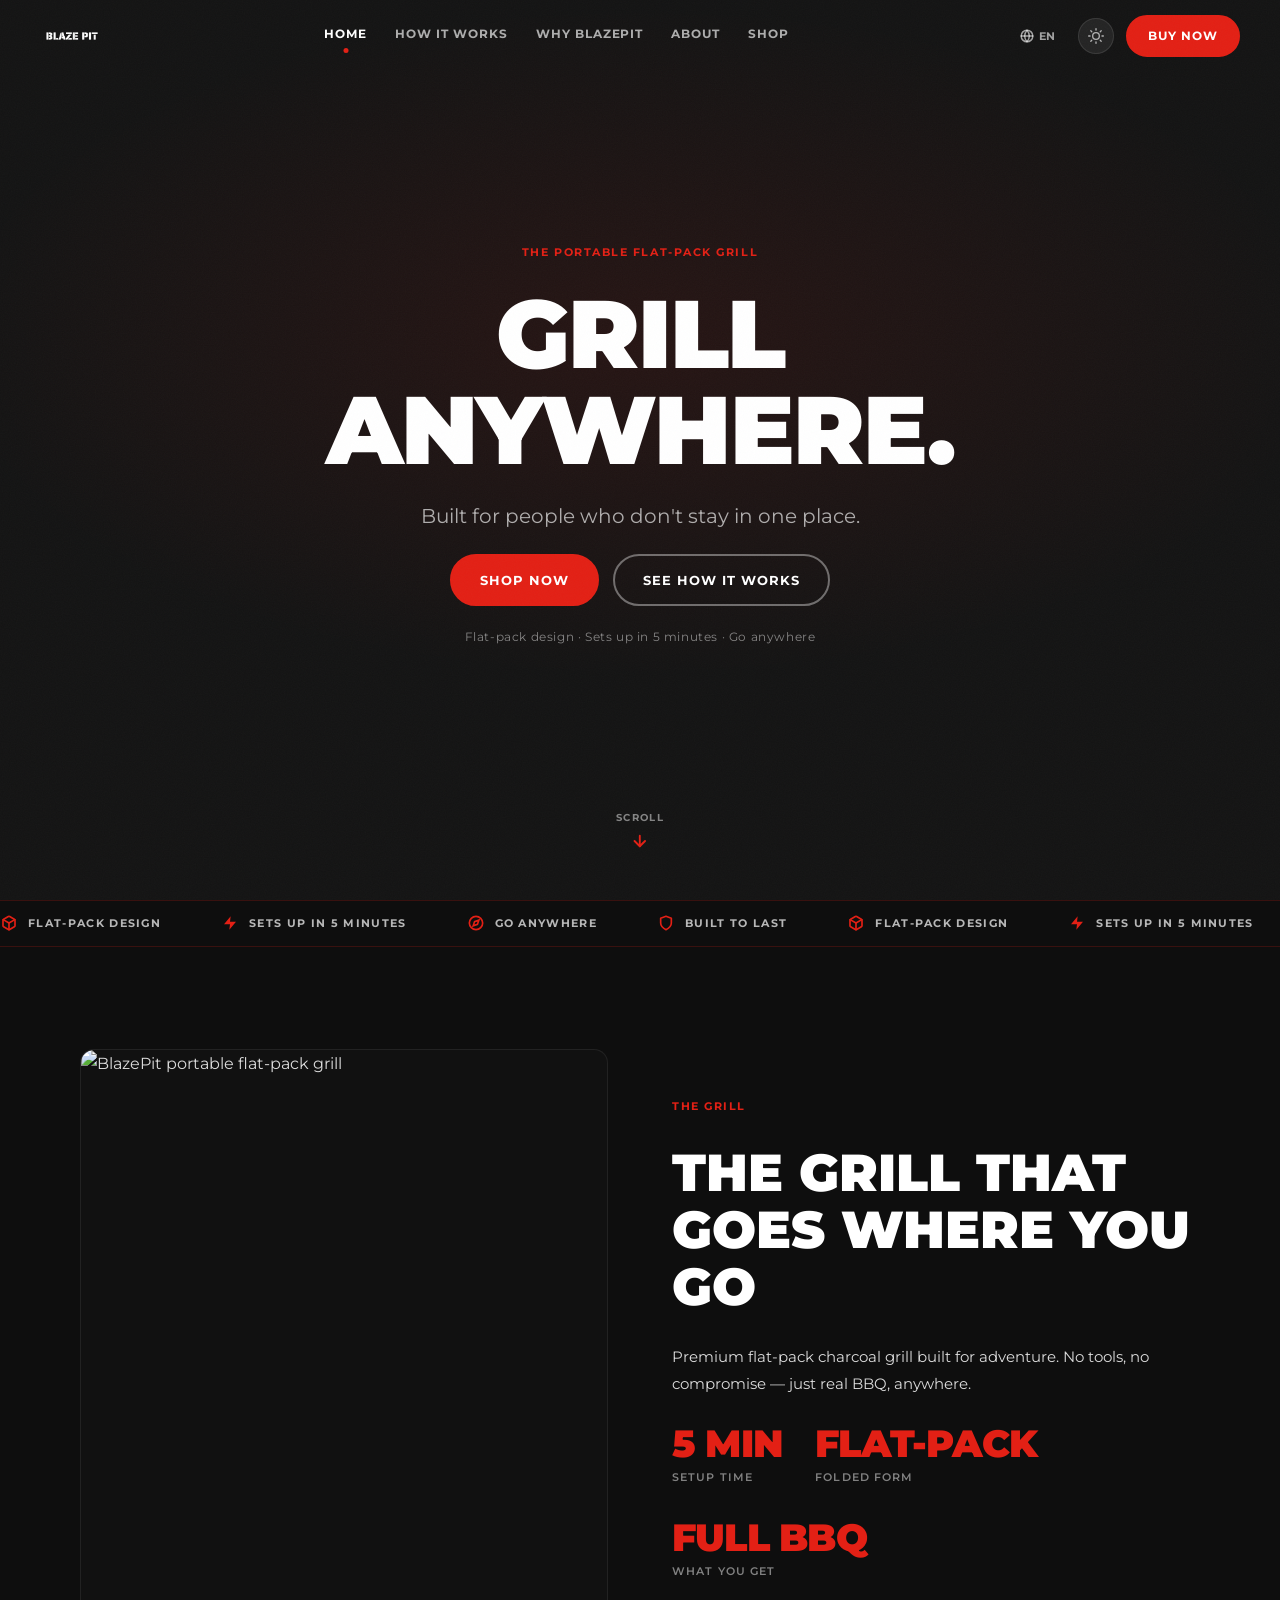
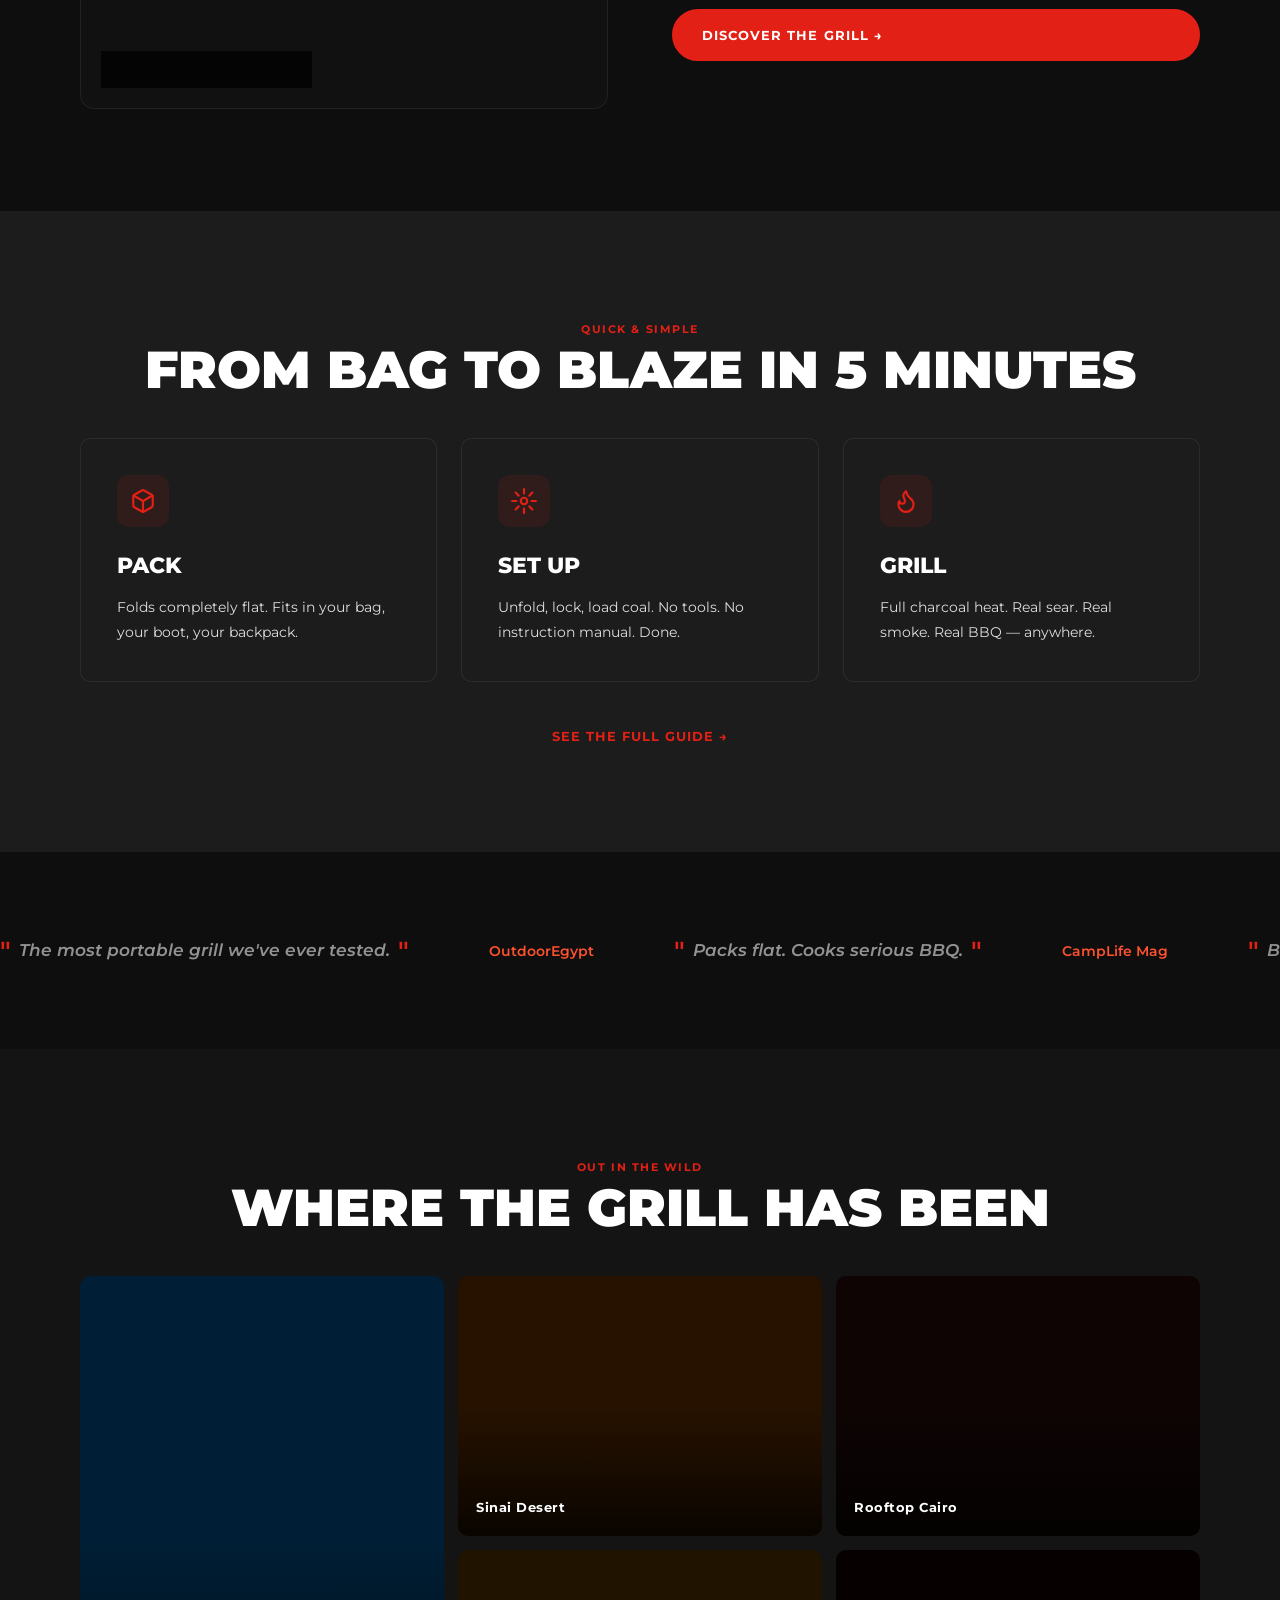
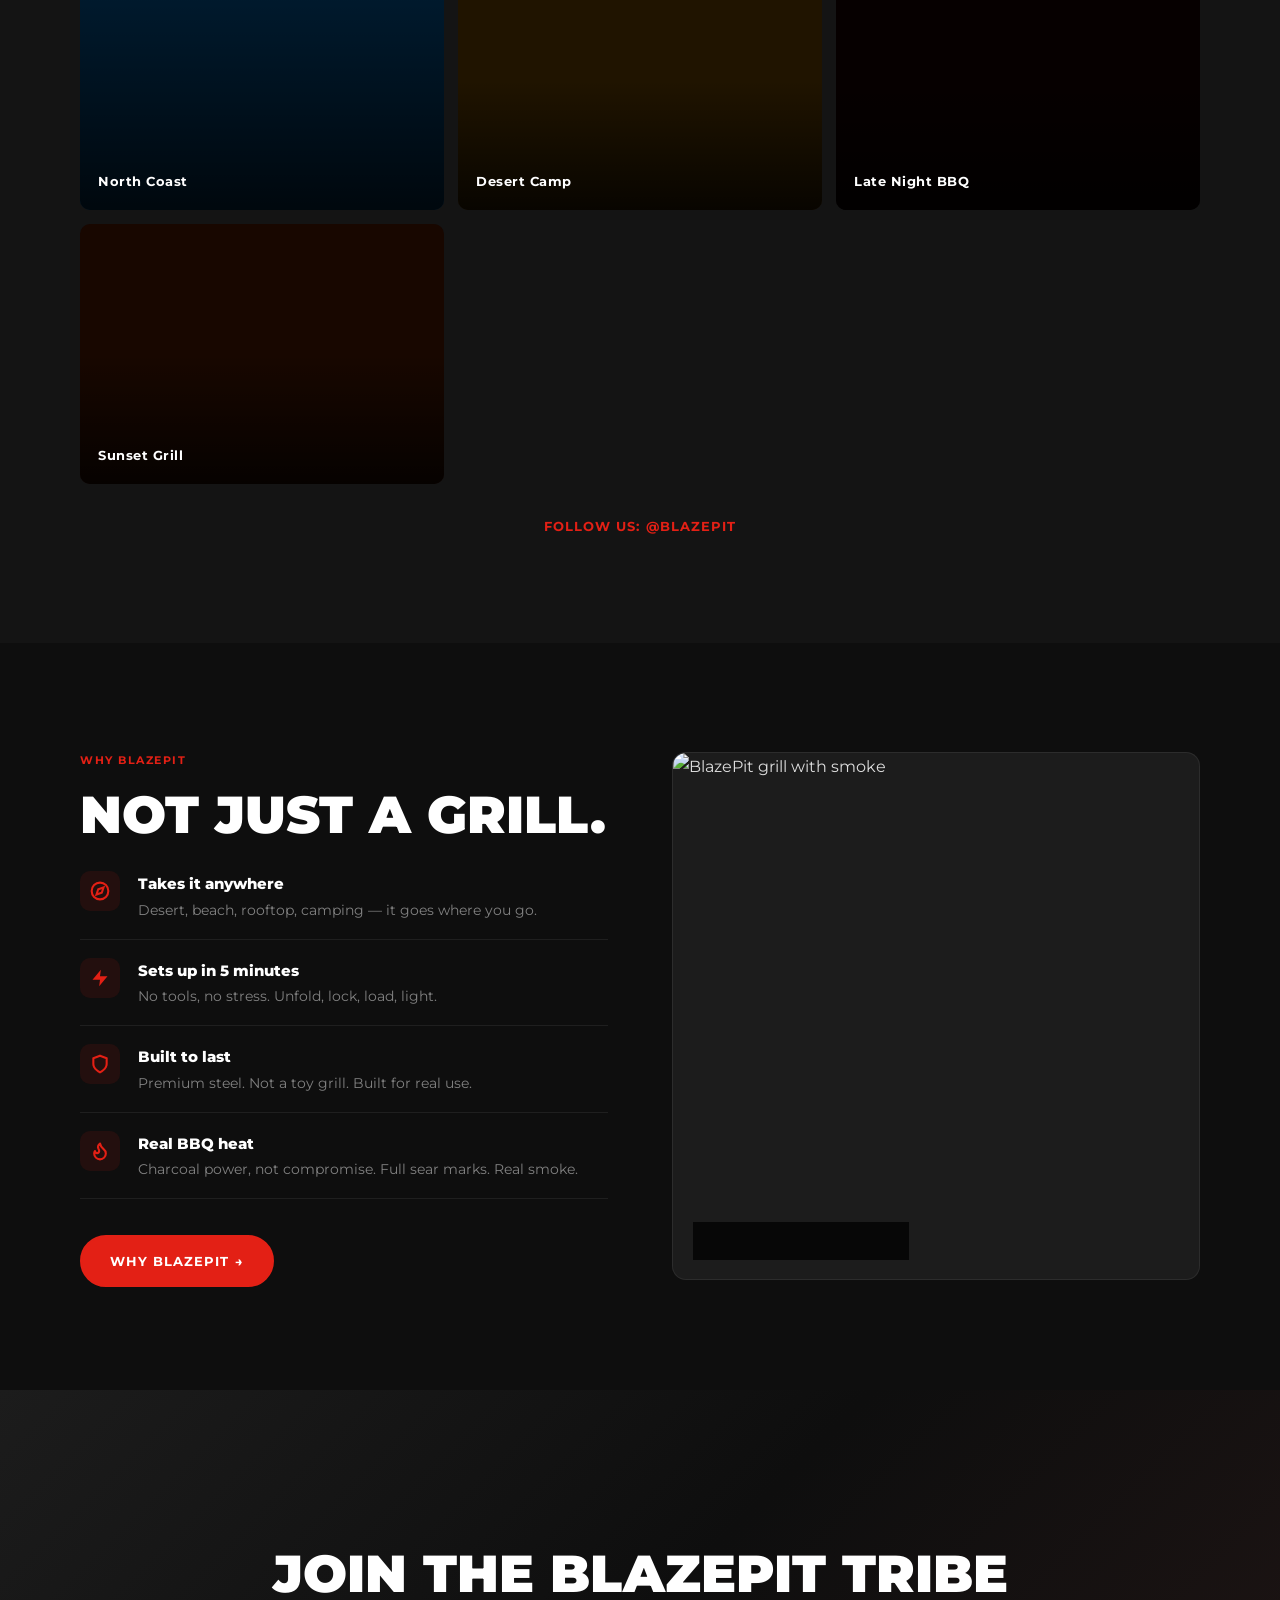
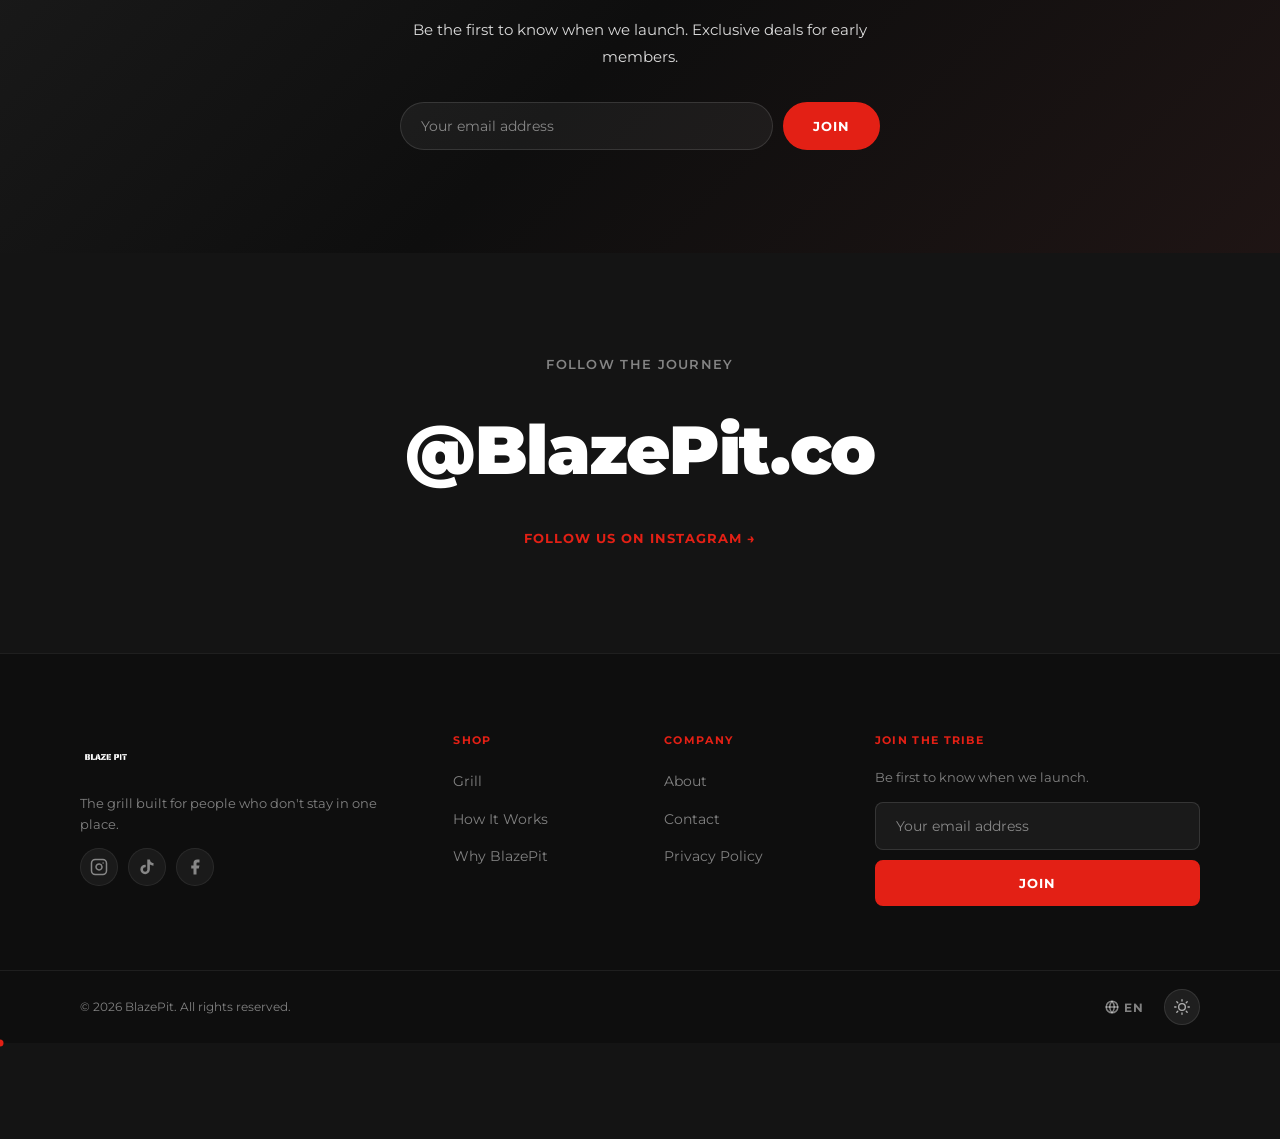
==== index.html @ 93a6c952 "Initial commit: BlazePit static site" ====
﻿<!DOCTYPE html>
<html lang="en" dir="ltr">
<head>
  <meta charset="UTF-8">
  <meta name="viewport" content="width=device-width, initial-scale=1.0">
  <title>BlazePit — Grill Anywhere.</title>
  <meta name="description" content="BlazePit — The portable flat-pack grill built for people who don't stay in one place.">
  <link rel="preconnect" href="https://fonts.googleapis.com">
  <link rel="preconnect" href="https://fonts.gstatic.com" crossorigin>
  <link href="https://fonts.googleapis.com/css2?family=Montserrat:wght@400;600;800;900&family=Stardos+Stencil:wght@400;700&display=swap" rel="stylesheet">
  <link rel="stylesheet" href="css/main.css">
  <link rel="stylesheet" href="css/nav.css">
  <link rel="stylesheet" href="css/animations.css">
  <link rel="stylesheet" href="css/dark-light.css">
</head>
<body>

  <!-- NAV -->
  <nav class="nav" id="main-nav">
    <div class="nav__inner">
      <a href="index.html" class="site-logo"><img src="assets/logo-dark.png" alt="BlazePit" class="nav-logo nav-logo--dark"><img src="assets/logo-light.png" alt="BlazePit" class="nav-logo nav-logo--light"></a>
      <nav class="nav__links">
        <a href="index.html"        class="nav__link active" data-i18n="nav_home">Home</a>
        <a href="how-it-works.html" class="nav__link" data-i18n="nav_how">How It Works</a>
        <a href="why-blazepit.html" class="nav__link" data-i18n="nav_why">Why BlazePit</a>
        <a href="about.html"        class="nav__link" data-i18n="nav_about">About</a>
        <a href="shop.html"         class="nav__link" data-i18n="nav_shop">Shop</a>
      </nav>
      <div class="nav__right">
        <div class="lang-switcher">
          <button class="lang-btn" aria-label="Language">
            <span class="globe-icon"><svg width="14" height="14" viewBox="0 0 24 24" fill="none" stroke="currentColor" stroke-width="2.5" stroke-linecap="round" stroke-linejoin="round"><circle cx="12" cy="12" r="10"/><line x1="2" y1="12" x2="22" y2="12"/><path d="M12 2a15.3 15.3 0 0 1 4 10 15.3 15.3 0 0 1-4 10 15.3 15.3 0 0 1-4-10 15.3 15.3 0 0 1 4-10z"/></svg></span>
            <span class="lang-current">EN</span>
          </button>
          <div class="lang-dropdown">
            <button class="lang-option" data-lang="en">English</button>
            <button class="lang-option" data-lang="ar">العربية</button>
            <button class="lang-option" data-lang="es">Español</button>
          </div>
        </div>
        <button class="theme-btn" aria-label="Toggle theme">
          <svg width="16" height="16" viewBox="0 0 24 24" fill="none" stroke="currentColor" stroke-width="2" stroke-linecap="round"><circle cx="12" cy="12" r="5"/><line x1="12" y1="1" x2="12" y2="3"/><line x1="12" y1="21" x2="12" y2="23"/><line x1="4.22" y1="4.22" x2="5.64" y2="5.64"/><line x1="18.36" y1="18.36" x2="19.78" y2="19.78"/><line x1="1" y1="12" x2="3" y2="12"/><line x1="21" y1="12" x2="23" y2="12"/><line x1="4.22" y1="19.78" x2="5.64" y2="18.36"/><line x1="18.36" y1="5.64" x2="19.78" y2="4.22"/></svg>
        </button>
        <a href="shop.html" class="btn btn-primary nav__cta" data-i18n="buy_now">Buy Now</a>
      </div>
      <button class="nav__hamburger" aria-label="Open menu">
        <span></span><span></span><span></span>
      </button>
    </div>
  </nav>
  <div class="nav__mobile-overlay">
    <a href="index.html"        class="nav__mobile-link" data-i18n="nav_home">Home</a>
    <a href="how-it-works.html" class="nav__mobile-link" data-i18n="nav_how">How It Works</a>
    <a href="why-blazepit.html" class="nav__mobile-link" data-i18n="nav_why">Why BlazePit</a>
    <a href="about.html"        class="nav__mobile-link" data-i18n="nav_about">About</a>
    <a href="shop.html"         class="nav__mobile-link" data-i18n="nav_shop">Shop</a>
    <a href="contact.html"      class="nav__mobile-link" data-i18n="nav_contact">Contact</a>
    <div class="nav__mobile-controls">
      <div class="lang-switcher">
        <button class="lang-btn">
          <span class="globe-icon"><svg width="14" height="14" viewBox="0 0 24 24" fill="none" stroke="currentColor" stroke-width="2.5" stroke-linecap="round" stroke-linejoin="round"><circle cx="12" cy="12" r="10"/><line x1="2" y1="12" x2="22" y2="12"/><path d="M12 2a15.3 15.3 0 0 1 4 10 15.3 15.3 0 0 1-4 10 15.3 15.3 0 0 1-4-10 15.3 15.3 0 0 1 4-10z"/></svg></span>
          <span class="lang-current">EN</span>
        </button>
        <div class="lang-dropdown">
          <button class="lang-option" data-lang="en">English</button>
          <button class="lang-option" data-lang="ar">العربية</button>
          <button class="lang-option" data-lang="es">Español</button>
        </div>
      </div>
      <button class="theme-btn">
        <svg width="16" height="16" viewBox="0 0 24 24" fill="none" stroke="currentColor" stroke-width="2" stroke-linecap="round"><circle cx="12" cy="12" r="5"/><line x1="12" y1="1" x2="12" y2="3"/><line x1="12" y1="21" x2="12" y2="23"/><line x1="4.22" y1="4.22" x2="5.64" y2="5.64"/><line x1="18.36" y1="18.36" x2="19.78" y2="19.78"/><line x1="1" y1="12" x2="3" y2="12"/><line x1="21" y1="12" x2="23" y2="12"/><line x1="4.22" y1="19.78" x2="5.64" y2="18.36"/><line x1="18.36" y1="5.64" x2="19.78" y2="4.22"/></svg>
      </button>
    </div>
  </div>

  <!-- HERO -->
  <section class="hero">
    <canvas id="hero-particles" class="particles-canvas"></canvas>
    <div class="hero__content">
      <span class="label hero__label fade-up" data-i18n="hero_label">The Portable Flat-Pack Grill</span>
      <h1 class="hero-text-reveal" data-i18n="hero_headline">GRILL ANYWHERE.</h1>
      <p class="hero__sub fade-up" data-delay="1" data-i18n="hero_sub">Built for people who don't stay in one place.</p>
      <div class="hero__ctas fade-up" data-delay="2">
        <a href="shop.html"         class="btn btn-primary"  data-i18n="cta_shop">Shop Now</a>
        <a href="how-it-works.html" class="btn btn-outline"  data-i18n="cta_how">See How It Works</a>
      </div>
      <p class="hero__trust fade-up" data-delay="3" data-i18n="hero_trust">Flat-pack design · Sets up in 5 minutes · Go anywhere</p>
    </div>
    <div class="scroll-indicator-wrap">
      <div class="scroll-indicator">
        <span class="si-label" data-i18n="scroll">Scroll</span>
        <span class="si-arrow">
          <svg width="18" height="18" viewBox="0 0 24 24" fill="none" stroke="currentColor" stroke-width="2.5" stroke-linecap="round" stroke-linejoin="round"><line x1="12" y1="5" x2="12" y2="19"/><polyline points="19 12 12 19 5 12"/></svg>
        </span>
      </div>
    </div>
  </section>

  <!-- TRUST STRIP -->
  <div class="trust-strip">
    <div class="trust-strip__track">
      <div class="trust-strip__item"><span class="ts-icon"><svg width="16" height="16" viewBox="0 0 24 24" fill="none" stroke="currentColor" stroke-width="2.5" stroke-linecap="round" stroke-linejoin="round"><path d="M21 16V8a2 2 0 0 0-1-1.73l-7-4a2 2 0 0 0-2 0l-7 4A2 2 0 0 0 3 8v8a2 2 0 0 0 1 1.73l7 4a2 2 0 0 0 2 0l7-4A2 2 0 0 0 21 16z"/><polyline points="3.27 6.96 12 12.01 20.73 6.96"/><line x1="12" y1="22.08" x2="12" y2="12"/></svg></span><span data-i18n="trust_1">Flat-Pack Design</span></div>
      <div class="trust-strip__item"><span class="ts-icon"><svg width="16" height="16" viewBox="0 0 24 24" fill="currentColor"><path d="M13 2L3 14h9l-1 8 10-12h-9z"/></svg></span><span data-i18n="trust_2">Sets Up in 5 Minutes</span></div>
      <div class="trust-strip__item"><span class="ts-icon"><svg width="16" height="16" viewBox="0 0 24 24" fill="none" stroke="currentColor" stroke-width="2.5"><circle cx="12" cy="12" r="10"/><polygon points="16.24 7.76 14.12 14.12 7.76 16.24 9.88 9.88 16.24 7.76"/></svg></span><span data-i18n="trust_3">Go Anywhere</span></div>
      <div class="trust-strip__item"><span class="ts-icon"><svg width="16" height="16" viewBox="0 0 24 24" fill="none" stroke="currentColor" stroke-width="2.5" stroke-linecap="round" stroke-linejoin="round"><path d="M12 22s8-4 8-10V5l-8-3-8 3v7c0 6 8 10 8 10z"/></svg></span><span data-i18n="trust_4">Built to Last</span></div>
      <div class="trust-strip__item"><span class="ts-icon"><svg width="16" height="16" viewBox="0 0 24 24" fill="none" stroke="currentColor" stroke-width="2.5" stroke-linecap="round" stroke-linejoin="round"><path d="M21 16V8a2 2 0 0 0-1-1.73l-7-4a2 2 0 0 0-2 0l-7 4A2 2 0 0 0 3 8v8a2 2 0 0 0 1 1.73l7 4a2 2 0 0 0 2 0l7-4A2 2 0 0 0 21 16z"/><polyline points="3.27 6.96 12 12.01 20.73 6.96"/><line x1="12" y1="22.08" x2="12" y2="12"/></svg></span><span data-i18n="trust_1">Flat-Pack Design</span></div>
      <div class="trust-strip__item"><span class="ts-icon"><svg width="16" height="16" viewBox="0 0 24 24" fill="currentColor"><path d="M13 2L3 14h9l-1 8 10-12h-9z"/></svg></span><span data-i18n="trust_2">Sets Up in 5 Minutes</span></div>
      <div class="trust-strip__item"><span class="ts-icon"><svg width="16" height="16" viewBox="0 0 24 24" fill="none" stroke="currentColor" stroke-width="2.5"><circle cx="12" cy="12" r="10"/><polygon points="16.24 7.76 14.12 14.12 7.76 16.24 9.88 9.88 16.24 7.76"/></svg></span><span data-i18n="trust_3">Go Anywhere</span></div>
      <div class="trust-strip__item"><span class="ts-icon"><svg width="16" height="16" viewBox="0 0 24 24" fill="none" stroke="currentColor" stroke-width="2.5" stroke-linecap="round" stroke-linejoin="round"><path d="M12 22s8-4 8-10V5l-8-3-8 3v7c0 6 8 10 8 10z"/></svg></span><span data-i18n="trust_4">Built to Last</span></div>
      <div class="trust-strip__item"><span class="ts-icon"><svg width="16" height="16" viewBox="0 0 24 24" fill="none" stroke="currentColor" stroke-width="2.5" stroke-linecap="round" stroke-linejoin="round"><path d="M21 16V8a2 2 0 0 0-1-1.73l-7-4a2 2 0 0 0-2 0l-7 4A2 2 0 0 0 3 8v8a2 2 0 0 0 1 1.73l7 4a2 2 0 0 0 2 0l7-4A2 2 0 0 0 21 16z"/><polyline points="3.27 6.96 12 12.01 20.73 6.96"/><line x1="12" y1="22.08" x2="12" y2="12"/></svg></span><span data-i18n="trust_1">Flat-Pack Design</span></div>
      <div class="trust-strip__item"><span class="ts-icon"><svg width="16" height="16" viewBox="0 0 24 24" fill="currentColor"><path d="M13 2L3 14h9l-1 8 10-12h-9z"/></svg></span><span data-i18n="trust_2">Sets Up in 5 Minutes</span></div>
      <div class="trust-strip__item"><span class="ts-icon"><svg width="16" height="16" viewBox="0 0 24 24" fill="none" stroke="currentColor" stroke-width="2.5"><circle cx="12" cy="12" r="10"/><polygon points="16.24 7.76 14.12 14.12 7.76 16.24 9.88 9.88 16.24 7.76"/></svg></span><span data-i18n="trust_3">Go Anywhere</span></div>
      <div class="trust-strip__item"><span class="ts-icon"><svg width="16" height="16" viewBox="0 0 24 24" fill="none" stroke="currentColor" stroke-width="2.5" stroke-linecap="round" stroke-linejoin="round"><path d="M12 22s8-4 8-10V5l-8-3-8 3v7c0 6 8 10 8 10z"/></svg></span><span data-i18n="trust_4">Built to Last</span></div>
    </div>
  </div>


  <!-- PRODUCT SHOWCASE -->
  <section class="section product-showcase">
    <div class="container grid-2">
      <div class="tilt-container slide-in-left">
        <div class="visual-card product-visual product-photo-wrap">
          <img
            src="https://images.unsplash.com/photo-1555939594-58d7cb561ad1?w=1200&q=75&auto=format&fit=crop"
            alt="BlazePit portable flat-pack grill"
            class="product-photo"
            loading="lazy"
          >
          <div class="product-photo-badge">
            <svg width="14" height="14" viewBox="0 0 24 24" fill="currentColor"><path d="M8.5 14.5A2.5 2.5 0 0 0 11 12c0-1.38-.5-2-1-3-1.072-2.143-.224-4.054 2-6 .5 2.5 2 4.9 4 6.5 2 1.6 3 3.5 3 5.5a7 7 0 1 1-14 0c0-1.153.433-2.294 1-3a2.5 2.5 0 0 0 2.5 2.5z"/></svg>
            Charcoal-powered
          </div>
        </div>
      </div>
      <div class="product-info slide-in-right">
        <span class="label" data-i18n="showcase_label">The Grill</span>
        <h2 data-i18n="showcase_title">THE GRILL THAT GOES WHERE YOU GO</h2>
        <p data-i18n="showcase_sub">Premium flat-pack charcoal grill built for adventure. No tools, no compromise — just real BBQ, anywhere.</p>
        <div class="specs-row">
          <div class="spec-item">
            <div class="spec-value" data-count="5" data-suffix=" MIN">5 MIN</div>
            <div class="spec-label" data-i18n="spec_setup_label">Setup Time</div>
          </div>
          <div class="spec-item">
            <div class="spec-value" data-i18n="spec_form">FLAT-PACK</div>
            <div class="spec-label" data-i18n="spec_form_label">Folded Form</div>
          </div>
          <div class="spec-item">
            <div class="spec-value" data-i18n="spec_bbq">FULL BBQ</div>
            <div class="spec-label" data-i18n="spec_bbq_label">What You Get</div>
          </div>
        </div>
        <a href="shop.html" class="btn btn-primary" data-i18n="showcase_cta">Discover the Grill →</a>
      </div>
    </div>
  </section>

  <!-- HOW IT WORKS PREVIEW -->
  <section class="section how-preview">
    <div class="container">
      <div class="section-heading text-center reveal">
        <span class="label" data-i18n="how_prev_label">Quick &amp; Simple</span>
        <h2 data-i18n="how_prev_title">FROM BAG TO BLAZE IN 5 MINUTES</h2>
      </div>
      <div class="grid-3" style="margin-top:40px;">
        <div class="card reveal" data-delay="1">
          <div class="card-icon">
            <svg width="26" height="26" viewBox="0 0 24 24" fill="none" stroke="currentColor" stroke-width="2" stroke-linecap="round" stroke-linejoin="round"><path d="M21 16V8a2 2 0 0 0-1-1.73l-7-4a2 2 0 0 0-2 0l-7 4A2 2 0 0 0 3 8v8a2 2 0 0 0 1 1.73l7 4a2 2 0 0 0 2 0l7-4A2 2 0 0 0 21 16z"/><polyline points="3.27 6.96 12 12.01 20.73 6.96"/><line x1="12" y1="22.08" x2="12" y2="12"/></svg>
          </div>
          <h3 data-i18n="pack_title">PACK</h3>
          <p data-i18n="pack_desc">Folds completely flat. Fits in your bag, your boot, your backpack.</p>
        </div>
        <div class="card reveal" data-delay="2">
          <div class="card-icon">
            <svg width="26" height="26" viewBox="0 0 24 24" fill="none" stroke="currentColor" stroke-width="2" stroke-linecap="round" stroke-linejoin="round"><circle cx="12" cy="12" r="3"/><path d="M12 1v4M12 19v4M4.22 4.22l2.83 2.83M16.95 16.95l2.83 2.83M1 12h4M19 12h4M4.22 19.78l2.83-2.83M16.95 7.05l2.83-2.83"/></svg>
          </div>
          <h3 data-i18n="setup_title">SET UP</h3>
          <p data-i18n="setup_desc">Unfold, lock, load coal. No tools. No instruction manual. Done.</p>
        </div>
        <div class="card reveal" data-delay="3">
          <div class="card-icon">
            <svg width="26" height="26" viewBox="0 0 24 24" fill="none" stroke="currentColor" stroke-width="2" stroke-linecap="round" stroke-linejoin="round"><path d="M8.5 14.5A2.5 2.5 0 0 0 11 12c0-1.38-.5-2-1-3-1.072-2.143-.224-4.054 2-6 .5 2.5 2 4.9 4 6.5 2 1.6 3 3.5 3 5.5a7 7 0 1 1-14 0c0-1.153.433-2.294 1-3a2.5 2.5 0 0 0 2.5 2.5z"/></svg>
          </div>
          <h3 data-i18n="grill_title">GRILL</h3>
          <p data-i18n="grill_desc">Full charcoal heat. Real sear. Real smoke. Real BBQ — anywhere.</p>
        </div>
      </div>
      <div class="text-center" style="margin-top:40px;">
        <a href="how-it-works.html" class="link-cta" data-i18n="how_prev_cta">See the Full Guide →</a>
      </div>
    </div>
  </section>

  <!-- PRESS QUOTES -->
  <section class="press-section">
    <div style="overflow:hidden; padding:40px 0;">
      <div class="quote-track">
        <div class="quote-item"><span class="qmark">"</span><span data-i18n="q1">The most portable grill we've ever tested.</span><span class="qmark">"</span></div>
        <div class="quote-item"><span class="qsource" data-i18n="q1src">— OutdoorEgypt</span></div>
        <div class="quote-item"><span class="qmark">"</span><span data-i18n="q2">Packs flat. Cooks serious BBQ.</span><span class="qmark">"</span></div>
        <div class="quote-item"><span class="qsource" data-i18n="q2src">— CampLife Mag</span></div>
        <div class="quote-item"><span class="qmark">"</span><span data-i18n="q3">Built for Egypt's outdoor generation.</span><span class="qmark">"</span></div>
        <div class="quote-item"><span class="qsource" data-i18n="q3src">— NorthCoast Weekly</span></div>
        <div class="quote-item"><span class="qmark">"</span><span data-i18n="q4">From North Coast to Sinai — wherever you go, BlazePit goes.</span><span class="qmark">"</span></div>
        <div class="quote-item"><span class="qsource" data-i18n="q4src">— TravelMENA</span></div>
        <!-- duplicate for seamless loop -->
        <div class="quote-item"><span class="qmark">"</span><span data-i18n="q1">The most portable grill we've ever tested.</span><span class="qmark">"</span></div>
        <div class="quote-item"><span class="qsource" data-i18n="q1src">— OutdoorEgypt</span></div>
        <div class="quote-item"><span class="qmark">"</span><span data-i18n="q2">Packs flat. Cooks serious BBQ.</span><span class="qmark">"</span></div>
        <div class="quote-item"><span class="qsource" data-i18n="q2src">— CampLife Mag</span></div>
        <div class="quote-item"><span class="qmark">"</span><span data-i18n="q3">Built for Egypt's outdoor generation.</span><span class="qmark">"</span></div>
        <div class="quote-item"><span class="qsource" data-i18n="q3src">— NorthCoast Weekly</span></div>
        <div class="quote-item"><span class="qmark">"</span><span data-i18n="q4">From North Coast to Sinai — wherever you go, BlazePit goes.</span><span class="qmark">"</span></div>
        <div class="quote-item"><span class="qsource" data-i18n="q4src">— TravelMENA</span></div>
      </div>
    </div>
  </section>

  <!-- LIFESTYLE PHOTO GRID -->
  <section class="section photo-grid-section">
    <div class="container">
      <div class="section-heading text-center reveal">
        <span class="label" data-i18n="grid_label">Out in the Wild</span>
        <h2 data-i18n="grid_title">WHERE THE GRILL HAS BEEN</h2>
      </div>
      <div class="photo-grid reveal" style="margin-top:40px;">
        <div class="photo-item photo-item--tall">
          <div class="photo-bg loc-coast"></div>
          <div class="photo-overlay"><span class="photo-label" data-i18n="loc1">North Coast</span></div>
        </div>
        <div class="photo-item">
          <div class="photo-bg loc-sinai"></div>
          <div class="photo-overlay"><span class="photo-label" data-i18n="loc2">Sinai Desert</span></div>
        </div>
        <div class="photo-item">
          <div class="photo-bg loc-rooftop"></div>
          <div class="photo-overlay"><span class="photo-label" data-i18n="loc3">Rooftop Cairo</span></div>
        </div>
        <div class="photo-item">
          <div class="photo-bg loc-desert"></div>
          <div class="photo-overlay"><span class="photo-label" data-i18n="loc4">Desert Camp</span></div>
        </div>
        <div class="photo-item">
          <div class="photo-bg loc-night"></div>
          <div class="photo-overlay"><span class="photo-label" data-i18n="loc5">Late Night BBQ</span></div>
        </div>
        <div class="photo-item">
          <div class="photo-bg loc-sunset"></div>
          <div class="photo-overlay"><span class="photo-label" data-i18n="loc6">Sunset Grill</span></div>
        </div>
      </div>
      <div class="text-center reveal" style="margin-top:24px;">
        <a href="https://www.instagram.com/blazepit.co/?hl=en" class="link-cta" target="_blank" rel="noopener" data-i18n="grid_follow">Follow us: @BlazePit</a>
      </div>
    </div>
  </section>

  <!-- WHY BLAZEPIT TEASER -->
  <section class="section why-teaser">
    <div class="container grid-2">
      <div>
        <span class="label reveal" data-i18n="why_label">Why BlazePit</span>
        <h2 class="reveal" style="margin:14px 0 0;" data-i18n="why_title">NOT JUST A GRILL.</h2>
        <div class="why-list">
          <div class="why-row reveal" data-delay="1">
            <span class="why-icon">
              <svg width="20" height="20" viewBox="0 0 24 24" fill="none" stroke="currentColor" stroke-width="2.5"><circle cx="12" cy="12" r="10"/><polygon points="16.24 7.76 14.12 14.12 7.76 16.24 9.88 9.88 16.24 7.76"/></svg>
            </span>
            <div class="why-text">
              <strong data-i18n="why1_title">Takes it anywhere</strong>
              <span data-i18n="why1_desc">Desert, beach, rooftop, camping — it goes where you go.</span>
            </div>
          </div>
          <div class="why-row reveal" data-delay="2">
            <span class="why-icon">
              <svg width="20" height="20" viewBox="0 0 24 24" fill="currentColor"><path d="M13 2L3 14h9l-1 8 10-12h-9z"/></svg>
            </span>
            <div class="why-text">
              <strong data-i18n="why2_title">Sets up in 5 minutes</strong>
              <span data-i18n="why2_desc">No tools, no stress. Unfold, lock, load, light.</span>
            </div>
          </div>
          <div class="why-row reveal" data-delay="3">
            <span class="why-icon">
              <svg width="20" height="20" viewBox="0 0 24 24" fill="none" stroke="currentColor" stroke-width="2.5" stroke-linecap="round" stroke-linejoin="round"><path d="M12 22s8-4 8-10V5l-8-3-8 3v7c0 6 8 10 8 10z"/></svg>
            </span>
            <div class="why-text">
              <strong data-i18n="why3_title">Built to last</strong>
              <span data-i18n="why3_desc">Premium steel. Not a toy grill. Built for real use.</span>
            </div>
          </div>
          <div class="why-row reveal" data-delay="4">
            <span class="why-icon">
              <svg width="20" height="20" viewBox="0 0 24 24" fill="none" stroke="currentColor" stroke-width="2.5" stroke-linecap="round" stroke-linejoin="round"><path d="M8.5 14.5A2.5 2.5 0 0 0 11 12c0-1.38-.5-2-1-3-1.072-2.143-.224-4.054 2-6 .5 2.5 2 4.9 4 6.5 2 1.6 3 3.5 3 5.5a7 7 0 1 1-14 0c0-1.153.433-2.294 1-3a2.5 2.5 0 0 0 2.5 2.5z"/></svg>
            </span>
            <div class="why-text">
              <strong data-i18n="why4_title">Real BBQ heat</strong>
              <span data-i18n="why4_desc">Charcoal power, not compromise. Full sear marks. Real smoke.</span>
            </div>
          </div>
        </div>
        <a href="why-blazepit.html" class="btn btn-primary" data-i18n="why_cta">Why BlazePit →</a>
      </div>
      <div class="slide-in-right">
        <div class="visual-card product-photo-wrap" style="aspect-ratio:1;">
          <img
            src="https://images.unsplash.com/photo-1558030006-450675393462?w=900&q=75&auto=format&fit=crop"
            alt="BlazePit grill with smoke"
            class="product-photo"
            loading="lazy"
          >
          <div class="product-photo-badge">
            <svg width="14" height="14" viewBox="0 0 24 24" fill="none" stroke="currentColor" stroke-width="2.5"><circle cx="12" cy="12" r="10"/><polygon points="16.24 7.76 14.12 14.12 7.76 16.24 9.88 9.88 16.24 7.76"/></svg>
            <span data-i18n="why_badge">Built for adventure</span>
          </div>
        </div>
      </div>
    </div>
  </section>

  <!-- EMAIL CAPTURE -->
  <section class="section email-section">
    <div class="container text-center">
      <span class="label reveal" data-i18n="email_label_head">Early Access</span>
      <h2 class="reveal" data-i18n="join_tribe" style="margin-top:14px;margin-bottom:14px;">JOIN THE BLAZEPIT TRIBE</h2>
      <p class="reveal" data-i18n="join_sub">Be the first to know when we launch. Exclusive deals for early members.</p>
      <form class="email-form reveal" style="margin-top:32px;" onsubmit="return false;">
        <input type="email" data-i18n="email_placeholder" placeholder="Your email address" required autocomplete="email">
        <button type="submit" class="btn btn-primary" data-i18n="email_cta">Join</button>
      </form>
    </div>
  </section>

  <!-- INSTAGRAM CTA -->
  <section class="instagram-section">
    <div class="container">
      <p style="font-size:13px;font-weight:600;letter-spacing:0.1em;text-transform:uppercase;color:var(--text-muted);margin-bottom:16px;" data-i18n="ig_label">Follow the journey</p>
      <a href="https://www.instagram.com/blazepit.co/?hl=en" class="instagram-cta" target="_blank" rel="noopener">@BlazePit.co</a>
      <p style="margin-top:16px;"><a href="https://www.instagram.com/blazepit.co/?hl=en" class="link-cta" target="_blank" rel="noopener" data-i18n="ig_follow">Follow us on Instagram →</a></p>
    </div>
  </section>

  <!-- FOOTER -->
  <footer>
    <div class="footer__top">
      <div class="container">
        <div class="footer__grid">
          <div class="footer__col">
            <img src="assets/logo-dark.png" alt="BlazePit" class="footer-logo footer-logo--dark"><img src="assets/logo-light.png" alt="BlazePit" class="footer-logo footer-logo--light">
            <p class="footer__tagline" data-i18n="footer_tagline">The grill built for people who don't stay in one place.</p>
            <div class="footer__social">
              <a href="https://www.instagram.com/blazepit.co/?hl=en" aria-label="Instagram" target="_blank" rel="noopener">
                <svg width="18" height="18" viewBox="0 0 24 24" fill="none" stroke="currentColor" stroke-width="2" stroke-linecap="round" stroke-linejoin="round"><rect x="2" y="2" width="20" height="20" rx="5" ry="5"/><path d="M16 11.37A4 4 0 1 1 12.63 8 4 4 0 0 1 16 11.37z"/><line x1="17.5" y1="6.5" x2="17.51" y2="6.5"/></svg>
              </a>
              <a href="#" aria-label="TikTok">
                <svg width="18" height="18" viewBox="0 0 24 24" fill="currentColor"><path d="M19.59 6.69a4.83 4.83 0 0 1-3.77-4.25V2h-3.45v13.67a2.89 2.89 0 0 1-2.88 2.5 2.89 2.89 0 0 1-2.89-2.89 2.89 2.89 0 0 1 2.89-2.89c.28 0 .54.04.79.1V9.01a6.34 6.34 0 0 0-.79-.05 6.34 6.34 0 0 0-6.34 6.34 6.34 6.34 0 0 0 6.34 6.34 6.34 6.34 0 0 0 6.33-6.34V8.69a8.25 8.25 0 0 0 4.83 1.55V6.79a4.85 4.85 0 0 1-1.06-.1z"/></svg>
              </a>
              <a href="#" aria-label="Facebook">
                <svg width="18" height="18" viewBox="0 0 24 24" fill="currentColor"><path d="M18 2h-3a5 5 0 0 0-5 5v3H7v4h3v8h4v-8h3l1-4h-4V7a1 1 0 0 1 1-1h3z"/></svg>
              </a>
            </div>
          </div>
          <div class="footer__col">
            <h4 data-i18n="footer_shop_head">Shop</h4>
            <ul>
              <li><a href="shop.html" data-i18n="footer_grill">Grill</a></li>
              <li><a href="how-it-works.html" data-i18n="nav_how">How It Works</a></li>
              <li><a href="why-blazepit.html" data-i18n="nav_why">Why BlazePit</a></li>
            </ul>
          </div>
          <div class="footer__col">
            <h4 data-i18n="footer_company_head">Company</h4>
            <ul>
              <li><a href="about.html" data-i18n="footer_about">About</a></li>
              <li><a href="contact.html" data-i18n="footer_contact">Contact</a></li>
              <li><a href="#" data-i18n="footer_privacy">Privacy Policy</a></li>
            </ul>
          </div>
          <div class="footer__col">
            <h4 data-i18n="footer_tribe_head">Join the Tribe</h4>
            <p data-i18n="footer_tribe_sub">Be first to know when we launch.</p>
            <form class="email-form" onsubmit="return false;">
              <input type="email" data-i18n="email_placeholder" placeholder="Your email address" autocomplete="email">
              <button type="submit" class="btn btn-primary" data-i18n="email_cta">Join</button>
            </form>
          </div>
        </div>
      </div>
    </div>
    <div class="footer__bottom">
      <div class="container">
        <span data-i18n="footer_copyright">© 2026 BlazePit. All rights reserved.</span>
        <div class="footer__bottom-controls">
          <div class="lang-switcher">
            <button class="lang-btn">
              <span class="globe-icon"><svg width="14" height="14" viewBox="0 0 24 24" fill="none" stroke="currentColor" stroke-width="2.5" stroke-linecap="round" stroke-linejoin="round"><circle cx="12" cy="12" r="10"/><line x1="2" y1="12" x2="22" y2="12"/><path d="M12 2a15.3 15.3 0 0 1 4 10 15.3 15.3 0 0 1-4 10 15.3 15.3 0 0 1-4-10 15.3 15.3 0 0 1 4-10z"/></svg></span>
              <span class="lang-current">EN</span>
            </button>
            <div class="lang-dropdown">
              <button class="lang-option" data-lang="en">English</button>
              <button class="lang-option" data-lang="ar">العربية</button>
              <button class="lang-option" data-lang="es">Español</button>
            </div>
          </div>
          <button class="theme-btn">
            <svg width="16" height="16" viewBox="0 0 24 24" fill="none" stroke="currentColor" stroke-width="2" stroke-linecap="round"><circle cx="12" cy="12" r="5"/><line x1="12" y1="1" x2="12" y2="3"/><line x1="12" y1="21" x2="12" y2="23"/><line x1="4.22" y1="4.22" x2="5.64" y2="5.64"/><line x1="18.36" y1="18.36" x2="19.78" y2="19.78"/><line x1="1" y1="12" x2="3" y2="12"/><line x1="21" y1="12" x2="23" y2="12"/><line x1="4.22" y1="19.78" x2="5.64" y2="18.36"/><line x1="18.36" y1="5.64" x2="19.78" y2="4.22"/></svg>
          </button>
        </div>
      </div>
    </div>
  </footer>

  <script src="js/translations.js"></script>
  <script src="js/theme.js"></script>
  <script src="js/particles.js"></script>
  <script src="js/tilt.js"></script>
  <script src="js/language.js"></script>
  <script src="js/main.js"></script>
</body>
</html>
---- css/main.css ----
﻿/* ================================================================
   BLAZE PIT — MAIN STYLESHEET v2
   Pure black/white base · Red #e32015 · Orange #fc512e
   ================================================================ */

@import url('https://fonts.googleapis.com/css2?family=Montserrat:wght@400;600;800;900&family=Stardos+Stencil:wght@400;700&display=swap');

/* ---------------------------------------------------------------- Variables ---- */
:root {
  --red:    #e32015;
  --orange: #fc512e;
  --black:  #000000;
  --white:  #ffffff;

  /* Dark theme (default) — warm ash/charcoal */
  --bg:          #141414;
  --bg-alt:      #0e0e0e;
  --bg-card:     #1c1c1c;
  --text:        rgba(255,255,255,0.85);
  --text-head:   #ffffff;
  --text-muted:  rgba(255,255,255,0.48);
  --border:      rgba(255,255,255,0.07);
  --accent:      #e32015;
  --accent-2:    #fc512e;

  --font:      'Montserrat', sans-serif;
  --font-logo: 'Stardos Stencil', Impact, 'Arial Black', sans-serif;
  --nav-height: 72px;
  --radius:     10px;
  --container:  1200px;
}

/* ---------------------------------------------------------------- Reset ---- */
*, *::before, *::after { box-sizing: border-box; margin: 0; padding: 0; }
html { scroll-behavior: smooth; -webkit-text-size-adjust: 100%; }
body {
  font-family: var(--font);
  background: var(--bg);
  color: var(--text);
  line-height: 1.7;
  overflow-x: hidden;
  transition: background 0.4s ease, color 0.4s ease;
}
/* Ash grain texture overlay */
body::after {
  content: '';
  position: fixed;
  inset: 0;
  pointer-events: none;
  z-index: 9998;
  background-image: url("data:image/svg+xml,%3Csvg xmlns='http://www.w3.org/2000/svg' width='256' height='256'%3E%3Cfilter id='n'%3E%3CfeTurbulence type='fractalNoise' baseFrequency='0.85' numOctaves='4' stitchTiles='stitch'/%3E%3C/filter%3E%3Crect width='100%25' height='100%25' filter='url(%23n)'/%3E%3C/svg%3E");
  opacity: 0.028;
}
body.light-mode::after { opacity: 0.018; }
img { max-width: 100%; display: block; height: auto; }
a { color: inherit; text-decoration: none; }
button { font-family: var(--font); cursor: pointer; border: none; background: none; }
ul, ol { list-style: none; }
svg { display: block; }

/* ---------------------------------------------------------------- Typography ---- */
h1 {
  font-size: clamp(44px, 7.5vw, 96px);
  font-weight: 900;
  text-transform: uppercase;
  line-height: 1.0;
  color: var(--text-head);
  letter-spacing: -0.02em;
}
h2 {
  font-size: clamp(28px, 4.5vw, 52px);
  font-weight: 900;
  text-transform: uppercase;
  line-height: 1.1;
  color: var(--text-head);
}
h3 { font-size: clamp(18px, 2.2vw, 22px); font-weight: 800; color: var(--text-head); }
p  { font-size: 15px; font-weight: 400; line-height: 1.8; color: var(--text); }

/* ---------------------------------------------------------------- Utility ---- */
.container  { max-width: var(--container); margin: 0 auto; padding: 0 clamp(16px, 4vw, 40px); }
.section    { padding: clamp(64px, 8vw, 120px) 0; }
.text-center { text-align: center; }
.text-red    { color: var(--red); }
.text-orange { color: var(--orange); }
.text-white  { color: var(--text-head); }
.text-muted  { color: var(--text-muted); }

.label {
  display: inline-block;
  font-size: 11px;
  font-weight: 700;
  letter-spacing: 0.14em;
  text-transform: uppercase;
  color: var(--red);
}

/* ---------------------------------------------------------------- Logo ---- */
.site-logo { display: flex; align-items: center; transition: opacity 0.2s; }
.site-logo:hover { opacity: 0.82; }
.nav-logo   { height: 64px; width: auto; display: block; object-fit: contain; }
.footer-logo { height: 52px; width: auto; display: block; object-fit: contain; margin-bottom: 10px; }
.shop-logo-img { height: 68px; width: auto; display: block; object-fit: contain; margin: 0 auto 16px; }

/* Dual-logo dark/light swap */
.nav-logo--light,
.footer-logo--light,
.shop-logo-img--light { display: none; }

body.light-mode .nav-logo--dark,
body.light-mode .footer-logo--dark,
body.light-mode .shop-logo-img--dark { display: none; }

body.light-mode .nav-logo--light,
body.light-mode .footer-logo--light,
body.light-mode .shop-logo-img--light { display: block; }

/* ---------------------------------------------------------------- Icon system ---- */
.icon {
  display: inline-block;
  width: 20px;
  height: 20px;
  flex-shrink: 0;
}
.icon--sm  { width: 16px; height: 16px; }
.icon--md  { width: 24px; height: 24px; }
.icon--lg  { width: 32px; height: 32px; }
.icon--xl  { width: 48px; height: 48px; }
.icon-red  { color: var(--red); }
.icon-orange { color: var(--orange); }

/* ---------------------------------------------------------------- Buttons ---- */
.btn {
  display: inline-flex;
  align-items: center;
  gap: 8px;
  padding: 13px 28px;
  border-radius: 100px;
  font-family: var(--font);
  font-size: 13px;
  font-weight: 700;
  letter-spacing: 0.08em;
  text-transform: uppercase;
  cursor: pointer;
  white-space: nowrap;
  transition: transform 0.15s ease, background 0.2s ease, box-shadow 0.2s ease, opacity 0.2s;
}
.btn-primary {
  background: var(--red);
  color: var(--white);
  border: 2px solid var(--red);
}
.btn-primary:hover {
  background: #c41c12;
  border-color: #c41c12;
  transform: translateY(-2px);
  box-shadow: 0 8px 28px rgba(227,32,21,0.4);
}
.btn-primary:active { transform: scale(0.97); }

.btn-outline {
  background: transparent;
  color: var(--text-head);
  border: 2px solid rgba(255,255,255,0.38);
}
.btn-outline:hover {
  border-color: var(--white);
  background: rgba(255,255,255,0.06);
  transform: translateY(-2px);
}
.btn-outline-red {
  background: transparent;
  color: var(--red);
  border: 2px solid var(--red);
}
.btn-outline-red:hover {
  background: var(--red);
  color: var(--white);
  transform: translateY(-2px);
}

/* Link CTA */
.link-cta {
  font-size: 13px;
  font-weight: 700;
  letter-spacing: 0.08em;
  text-transform: uppercase;
  color: var(--red);
  position: relative;
  display: inline-block;
  padding-bottom: 3px;
}
.link-cta::after {
  content: '';
  position: absolute;
  bottom: 0;
  left: 0;
  width: 0;
  height: 2px;
  background: var(--red);
  transition: width 0.32s ease;
}
.link-cta:hover::after { width: 100%; }

/* ---------------------------------------------------------------- Trust Strip ---- */
.trust-strip {
  background: var(--bg-alt);
  border-top: 1px solid rgba(227,32,21,0.2);
  border-bottom: 1px solid rgba(227,32,21,0.2);
  padding: 13px 0;
  overflow: hidden;
}
.trust-strip__track {
  display: flex;
  gap: 60px;
  animation: marquee 30s linear infinite;
  width: max-content;
}
.trust-strip:hover .trust-strip__track { animation-play-state: paused; }

.trust-strip__item {
  display: flex;
  align-items: center;
  gap: 10px;
  white-space: nowrap;
  font-size: 11px;
  font-weight: 700;
  letter-spacing: 0.12em;
  text-transform: uppercase;
  color: rgba(255,255,255,0.7);
}
.trust-strip__item .ts-icon {
  color: var(--red);
  display: flex;
  align-items: center;
  justify-content: center;
  width: 18px;
  height: 18px;
}

@keyframes marquee {
  from { transform: translateX(-50%); }
  to   { transform: translateX(0); }
}

/* ---------------------------------------------------------------- Scroll Reveal ---- */
.reveal {
  opacity: 0;
  transform: translateY(28px);
  transition: opacity 0.65s ease, transform 0.65s ease;
}
.reveal.visible { opacity: 1; transform: translateY(0); }
.reveal[data-delay="1"] { transition-delay: 0.12s; }
.reveal[data-delay="2"] { transition-delay: 0.24s; }
.reveal[data-delay="3"] { transition-delay: 0.36s; }
.reveal[data-delay="4"] { transition-delay: 0.48s; }

.slide-in-left {
  opacity: 0;
  transform: translateX(-44px);
  transition: opacity 0.7s ease, transform 0.7s ease;
}
.slide-in-right {
  opacity: 0;
  transform: translateX(44px);
  transition: opacity 0.7s ease, transform 0.7s ease;
}
.slide-in-left.visible,
.slide-in-right.visible { opacity: 1; transform: translate(0); }

/* ---------------------------------------------------------------- Hero Text Reveal ---- */
.hero-text-reveal { overflow: visible; display: block; }
.hero-text-reveal .word {
  display: inline-block;
  transform: translateY(110%);
  opacity: 0;
  transition: transform 0.78s cubic-bezier(0.16,1,0.3,1), opacity 0.55s ease;
  will-change: transform;
}
.hero-text-reveal.animate .word { transform: translateY(0); opacity: 1; }

/* Fade up */
.fade-up {
  opacity: 0;
  transform: translateY(22px);
  transition: opacity 0.65s ease, transform 0.65s ease;
}
.fade-up.animate { opacity: 1; transform: translateY(0); }
.fade-up[data-delay="1"] { transition-delay: 0.15s; }
.fade-up[data-delay="2"] { transition-delay: 0.30s; }
.fade-up[data-delay="3"] { transition-delay: 0.48s; }

/* ---------------------------------------------------------------- Scroll Indicator (FIXED) ---- */
.scroll-indicator-wrap {
  position: absolute;
  bottom: 18px;
  left: 0;
  right: 0;
  display: flex;
  justify-content: center;
  pointer-events: none;
  z-index: 2;
}
.scroll-indicator {
  display: flex;
  flex-direction: column;
  align-items: center;
  gap: 6px;
  animation: bounce-y 2.4s ease-in-out infinite;
}
.scroll-indicator .si-label {
  font-size: 10px;
  font-weight: 700;
  letter-spacing: 0.14em;
  text-transform: uppercase;
  color: var(--text-muted);
}
.scroll-indicator .si-arrow {
  color: var(--red);
  display: flex;
  align-items: center;
  justify-content: center;
}

@keyframes bounce-y {
  0%, 100% { transform: translateY(0); }
  50%       { transform: translateY(10px); }
}

/* ---------------------------------------------------------------- Cards ---- */
.card {
  background: var(--bg-card);
  border-radius: var(--radius);
  padding: clamp(24px, 3vw, 36px);
  border: 1px solid var(--border);
  transition: transform 0.3s ease, box-shadow 0.3s ease, border-color 0.3s ease;
}
.card:hover {
  transform: translateY(-7px);
  box-shadow: 0 20px 50px rgba(227,32,21,0.12);
  border-left: 3px solid var(--red);
}
.card .card-icon {
  display: flex;
  align-items: center;
  justify-content: center;
  width: 52px;
  height: 52px;
  border-radius: 12px;
  background: rgba(227,32,21,0.1);
  margin-bottom: 20px;
  color: var(--red);
}
.card h3 { margin-bottom: 10px; }
.card p { font-size: 14px; }

/* ---------------------------------------------------------------- Grid ---- */
.grid-3 { display: grid; grid-template-columns: repeat(3,1fr); gap: 24px; }
.grid-2 { display: grid; grid-template-columns: repeat(2,1fr); gap: clamp(32px,5vw,80px); align-items: center; }

/* ---------------------------------------------------------------- Email Form ---- */
.email-form {
  display: flex;
  gap: 10px;
  max-width: 480px;
  margin: 0 auto;
}
.email-form input {
  flex: 1;
  padding: 14px 20px;
  border-radius: 100px;
  border: 1.5px solid rgba(255,255,255,0.12);
  background: rgba(255,255,255,0.05);
  color: var(--text-head);
  font-family: var(--font);
  font-size: 14px;
  outline: none;
  transition: border-color 0.3s, box-shadow 0.3s;
  min-width: 0;
}
.email-form input:focus {
  border-color: var(--red);
  box-shadow: 0 0 0 3px rgba(227,32,21,0.15);
}
.email-form input::placeholder { color: var(--text-muted); }

/* ---------------------------------------------------------------- CTA Banner ---- */
.cta-banner {
  background: var(--bg-card);
  border: 1px solid rgba(227,32,21,0.18);
  border-radius: 16px;
  padding: clamp(40px,5vw,72px) clamp(24px,5vw,72px);
  text-align: center;
}
.cta-banner h2 { margin-bottom: 14px; }
.cta-banner p  { margin-bottom: 32px; max-width: 480px; margin-left: auto; margin-right: auto; }

/* ---------------------------------------------------------------- Visual cards ---- */
.visual-card {
  width: 100%;
  border-radius: 14px;
  position: relative;
  overflow: hidden;
  background: var(--bg-card);
  border: 1px solid var(--border);
}
.visual-card .vc-glow {
  position: absolute;
  pointer-events: none;
  z-index: 0;
}
.visual-card svg { position: relative; z-index: 1; }

/* Product photo visual */
.product-visual {
  aspect-ratio: 4/5;
  min-height: 380px;
  background: #111;
  overflow: hidden;
}
.product-photo-wrap { position: relative; padding: 0; }
.product-photo {
  width: 100%;
  height: 100%;
  object-fit: cover;
  object-position: center;
  display: block;
  transition: transform 0.5s ease;
}
.product-photo-wrap:hover .product-photo { transform: scale(1.04); }
.product-photo-badge {
  position: absolute;
  bottom: 20px;
  left: 20px;
  background: rgba(0,0,0,0.72);
  color: var(--orange);
  font-size: 12px;
  font-weight: 700;
  letter-spacing: 0.08em;
  text-transform: uppercase;
  padding: 7px 14px;
  border-radius: 40px;
  border: 1px solid rgba(252,81,46,0.35);
  display: flex;
  align-items: center;
  gap: 6px;
  backdrop-filter: blur(6px);
}

/* Photo grid */
.photo-grid {
  display: grid;
  grid-template-columns: repeat(3,1fr);
  grid-auto-rows: 260px;
  gap: 14px;
  margin-bottom: 28px;
}
.photo-item {
  position: relative;
  overflow: hidden;
  border-radius: var(--radius);
  cursor: pointer;
}
.photo-item--tall { grid-row: span 2; }
.photo-bg {
  position: absolute;
  inset: 0;
  transition: transform 0.38s ease;
}
.photo-item:hover .photo-bg { transform: scale(1.06); }
.photo-overlay {
  position: absolute;
  inset: 0;
  background: linear-gradient(to top, rgba(0,0,0,0.75) 0%, transparent 50%);
  display: flex;
  align-items: flex-end;
  padding: 18px;
  opacity: 1;
  transition: background 0.3s ease;
}
.photo-item:hover .photo-overlay { background: linear-gradient(to top, rgba(0,0,0,0.88) 0%, rgba(0,0,0,0.1) 60%); }
.photo-label { font-size: 13px; font-weight: 700; color: var(--white); letter-spacing: 0.04em; }

/* Location visual backgrounds — real photos */
.loc-coast   { background: url('https://images.unsplash.com/photo-1507525428034-b723cf961d3e?w=1200&q=70&auto=format&fit=crop') center/cover no-repeat, #001e35; }
.loc-sinai   { background: url('https://images.unsplash.com/photo-1473580044384-7ba9967e16a0?w=1200&q=70&auto=format&fit=crop') center/cover no-repeat, #271200; }
.loc-rooftop { background: url('https://images.unsplash.com/photo-1514565131-fce0801e5785?w=1200&q=70&auto=format&fit=crop') center/cover no-repeat, #0e0404; }
.loc-desert  { background: url('https://images.unsplash.com/photo-1504280390367-361c6d9f38f4?w=1200&q=70&auto=format&fit=crop') center/cover no-repeat, #201400; }
.loc-night   { background: url('https://images.unsplash.com/photo-1517824806704-9040b037703b?w=1200&q=70&auto=format&fit=crop') center/cover no-repeat, #060000; }
.loc-sunset  { background: url('https://images.unsplash.com/photo-1502790671504-542ad42d5189?w=1200&q=70&auto=format&fit=crop') center/cover no-repeat, #180700; }

/* Step visual (how it works page) */
.step-visual {
  width: 100%;
  aspect-ratio: 16/11;
  min-height: 240px;
  border-radius: 14px;
  border: 1px solid var(--border);
  overflow: hidden;
  position: relative;
}
.step-photo {
  width: 100%;
  height: 100%;
  object-fit: cover;
  object-position: center;
  display: block;
  transition: transform 0.5s ease;
}
.step-visual:hover .step-photo { transform: scale(1.04); }

/* ---------------------------------------------------------------- HOME — Hero ---- */
.hero {
  position: relative;
  min-height: 100vh;
  display: flex;
  align-items: center;
  justify-content: center;
  text-align: center;
  background: var(--bg);
  overflow: hidden;
}
.hero::before {
  content: '';
  position: absolute;
  inset: 0;
  background: radial-gradient(ellipse 80% 55% at 50% 38%, rgba(227,32,21,0.09) 0%, transparent 68%);
  pointer-events: none;
}
.particles-canvas {
  position: absolute;
  inset: 0;
  width: 100%;
  height: 100%;
  pointer-events: none;
  z-index: 0;
}
.hero__content {
  position: relative;
  z-index: 1;
  display: flex;
  flex-direction: column;
  align-items: center;
  gap: 20px;
  padding: calc(var(--nav-height) + 48px) clamp(16px,4vw,40px) 130px;
  max-width: 920px;
}
.hero__label { margin-bottom: 4px; }
.hero__sub {
  font-size: clamp(16px,2.2vw,20px);
  color: rgba(255,255,255,0.65);
  max-width: 540px;
}
.hero__ctas { display: flex; gap: 14px; flex-wrap: wrap; justify-content: center; }
.hero__trust { font-size: 12px; color: var(--text-muted); letter-spacing: 0.05em; }

/* ---------------------------------------------------------------- HOME — Product Showcase ---- */
.product-showcase { background: var(--bg-alt); }
.tilt-container { cursor: none; will-change: transform; }

.product-info { display: flex; flex-direction: column; gap: 28px; }
.specs-row { display: flex; gap: 32px; flex-wrap: wrap; }
.spec-item { min-width: 80px; }
.spec-value {
  font-size: clamp(24px,3.5vw,38px);
  font-weight: 900;
  color: var(--red);
  letter-spacing: -0.02em;
  line-height: 1;
}
.spec-label {
  font-size: 11px;
  font-weight: 600;
  letter-spacing: 0.1em;
  text-transform: uppercase;
  color: var(--text-muted);
  margin-top: 5px;
}

/* ---------------------------------------------------------------- HOME — How Preview ---- */
.how-preview { background: var(--bg-card); }

/* ---------------------------------------------------------------- HOME — Press / Quotes ---- */
.press-section { background: var(--bg-alt); padding: 44px 0; overflow: hidden; }
.quote-track {
  display: flex;
  gap: 80px;
  animation: marquee-slow 52s linear infinite;
  width: max-content;
}
.quote-track:hover { animation-play-state: paused; }
@keyframes marquee-slow {
  from { transform: translateX(-50%); }
  to   { transform: translateX(0); }
}
.quote-item {
  font-size: clamp(14px,1.8vw,17px);
  font-weight: 600;
  color: rgba(255,255,255,0.55);
  white-space: nowrap;
  font-style: italic;
  display: flex;
  align-items: center;
  gap: 8px;
}
.qmark { color: var(--red); font-size: 1.5em; line-height: 1; font-style: normal; }
.qsource { color: var(--orange); font-style: normal; font-size: 0.85em; }

/* ---------------------------------------------------------------- HOME — Photo Grid ---- */
.photo-grid-section { background: var(--bg); }

/* ---------------------------------------------------------------- HOME — Why Teaser ---- */
.why-teaser { background: var(--bg-alt); }
.why-list { display: flex; flex-direction: column; margin: 28px 0 36px; }
.why-row {
  display: flex;
  align-items: flex-start;
  gap: 18px;
  padding: 18px 0;
  border-bottom: 1px solid var(--border);
  transition: all 0.3s ease;
  cursor: default;
}
.why-row:first-child { padding-top: 0; }
.why-icon {
  width: 40px;
  height: 40px;
  border-radius: 10px;
  background: rgba(227,32,21,0.1);
  color: var(--red);
  display: flex;
  align-items: center;
  justify-content: center;
  flex-shrink: 0;
  transition: background 0.3s, transform 0.3s;
}
.why-row:hover .why-icon { background: rgba(227,32,21,0.2); transform: scale(1.1); }
.why-text { display: flex; flex-direction: column; gap: 3px; }
.why-text strong { font-size: 15px; font-weight: 800; color: var(--text-head); }
.why-text span   { font-size: 14px; color: var(--text-muted); line-height: 1.5; }

/* ---------------------------------------------------------------- HOME — Email Capture ---- */
.email-section {
  background: linear-gradient(135deg, var(--bg-card) 0%, var(--bg-alt) 50%, rgba(227,32,21,0.05) 100%);
  text-align: center;
}
.email-section .label { margin-bottom: 14px; }
.email-section h2 { margin-bottom: 12px; }
.email-section p { margin-bottom: 28px; max-width: 520px; margin-left: auto; margin-right: auto; }

/* ---------------------------------------------------------------- HOME — Instagram CTA ---- */
.instagram-section { background: var(--bg); text-align: center; padding: clamp(64px,8vw,100px) 0; }
.instagram-cta {
  font-size: clamp(28px,5.5vw,68px);
  font-weight: 900;
  color: var(--text-head);
  letter-spacing: -0.02em;
  display: inline-block;
  position: relative;
  transition: color 0.3s;
}
.instagram-cta::after {
  content: '';
  position: absolute;
  bottom: 0;
  left: 0;
  width: 0;
  height: 4px;
  background: var(--red);
  transition: width 0.4s ease;
}
.instagram-cta:hover { color: var(--red); }
.instagram-cta:hover::after { width: 100%; }

/* ---------------------------------------------------------------- Page Hero (inner pages) ---- */
.page-hero {
  min-height: 55vh;
  display: flex;
  align-items: center;
  justify-content: center;
  text-align: center;
  background: var(--bg);
  padding: calc(var(--nav-height) + 60px) clamp(16px,4vw,40px) 60px;
  position: relative;
  overflow: hidden;
}
.page-hero::before {
  content: '';
  position: absolute;
  inset: 0;
  background: radial-gradient(ellipse 70% 50% at 50% 30%, rgba(227,32,21,0.07) 0%, transparent 68%);
  pointer-events: none;
}
.page-hero__content { position: relative; z-index: 1; max-width: 800px; }
.page-hero__content .label { margin-bottom: 16px; }
.page-hero__content h1 { font-size: clamp(32px,5.5vw,68px); margin-bottom: 16px; }
.page-hero--sm  { min-height: 42vh; }

/* ---------------------------------------------------------------- How It Works Page ---- */
.steps-section { background: var(--bg-alt); }
.step-row {
  display: grid;
  grid-template-columns: 1fr 1fr;
  gap: clamp(32px,5vw,80px);
  align-items: center;
  padding: clamp(48px,6vw,80px) 0;
  border-bottom: 1px solid var(--border);
}
.step-row:last-of-type { border-bottom: none; }
.step-row.reverse { direction: rtl; }
.step-row.reverse > * { direction: ltr; }
.step-content { display: flex; flex-direction: column; gap: 14px; }
.step-number-big {
  font-size: clamp(56px,9vw,88px);
  font-weight: 900;
  color: transparent;
  -webkit-text-stroke: 2px rgba(227,32,21,0.55);
  line-height: 1;
  transition: -webkit-text-stroke-color 0.35s, text-shadow 0.35s;
}
.step-number-big.active {
  -webkit-text-stroke-color: var(--red);
  text-shadow: 0 0 28px rgba(227,32,21,0.3);
}
.step-content h3 { font-size: clamp(20px,2.8vw,28px); font-weight: 900; text-transform: uppercase; }

.video-placeholder {
  background: var(--bg-card);
  border-radius: 14px;
  aspect-ratio: 16/9;
  display: flex;
  flex-direction: column;
  align-items: center;
  justify-content: center;
  gap: 14px;
  border: 1px solid var(--border);
  cursor: pointer;
  transition: border-color 0.3s;
}
.video-placeholder:hover { border-color: var(--red); }
.play-btn {
  width: 68px;
  height: 68px;
  border-radius: 50%;
  background: var(--red);
  display: flex;
  align-items: center;
  justify-content: center;
  color: white;
  transition: transform 0.2s, box-shadow 0.2s;
}
.video-placeholder:hover .play-btn {
  transform: scale(1.1);
  box-shadow: 0 12px 32px rgba(227,32,21,0.45);
}

/* ---------------------------------------------------------------- Why BlazePit Page ---- */
.reasons-section { background: var(--bg-alt); }
.reason-row {
  display: grid;
  grid-template-columns: 100px 1fr;
  gap: clamp(24px,4vw,48px);
  align-items: start;
  padding: clamp(36px,4vw,56px) 0;
  border-bottom: 1px solid var(--border);
  transition: background 0.3s;
}
.reason-row:last-of-type { border-bottom: none; }
.reason-number {
  font-size: clamp(48px,7vw,72px);
  font-weight: 900;
  color: transparent;
  -webkit-text-stroke: 2px rgba(227,32,21,0.4);
  line-height: 1;
  text-align: right;
  transition: -webkit-text-stroke-color 0.3s, text-shadow 0.3s;
}
.reason-row:hover .reason-number {
  -webkit-text-stroke-color: var(--red);
  text-shadow: 0 0 24px rgba(227,32,21,0.2);
}
.reason-content h3 { font-size: clamp(18px,2.4vw,24px); font-weight: 900; text-transform: uppercase; margin-bottom: 10px; }

.comparison-section { background: var(--bg-card); }
.comparison-table { width: 100%; border-collapse: collapse; border-radius: 12px; overflow: hidden; }
.comparison-table th {
  background: var(--red);
  color: white;
  padding: 15px 20px;
  font-size: 12px;
  font-weight: 700;
  letter-spacing: 0.08em;
  text-transform: uppercase;
  text-align: left;
}
.comparison-table td {
  padding: 15px 20px;
  font-size: 14px;
  color: var(--text);
  border-bottom: 1px solid var(--border);
}
.comparison-table tr:hover td { background: rgba(227,32,21,0.05); }
.comparison-table td:first-child { font-weight: 700; color: var(--text-head); }

/* ---------------------------------------------------------------- About Page ---- */
.about-story { background: var(--bg-alt); }
.pull-quote {
  font-size: clamp(18px,2.8vw,26px);
  font-weight: 800;
  color: var(--text-head);
  font-style: italic;
  border-left: 4px solid var(--red);
  padding-left: 28px;
  margin-bottom: 56px;
  line-height: 1.55;
}
.story-text { display: flex; flex-direction: column; gap: 18px; }
.story-text p { font-size: 15px; line-height: 1.9; }

.values-section { background: var(--bg-card); }
.value-card { text-align: center; }
.value-card .card-icon { margin-left: auto; margin-right: auto; width: 60px; height: 60px; border-radius: 14px; }

.social-section { background: var(--bg); text-align: center; padding: clamp(64px,8vw,100px) 0; }
.social-icons-row { display: flex; gap: 16px; justify-content: center; margin-top: 24px; }
.social-btn {
  width: 52px;
  height: 52px;
  border-radius: 50%;
  background: rgba(255,255,255,0.06);
  border: 1px solid var(--border);
  color: var(--text-muted);
  display: flex;
  align-items: center;
  justify-content: center;
  transition: background 0.2s, color 0.2s, transform 0.2s;
}
.social-btn:hover {
  background: var(--red);
  color: white;
  border-color: var(--red);
  transform: translateY(-3px);
}

/* ---------------------------------------------------------------- Shop Coming Soon ---- */
.shop-coming-soon {
  position: relative;
  min-height: 100vh;
  display: flex;
  align-items: center;
  justify-content: center;
  text-align: center;
  background: var(--bg);
  overflow: hidden;
}
.shop-coming-soon::before {
  content: '';
  position: absolute;
  inset: 0;
  background: radial-gradient(ellipse 70% 60% at 50% 50%, rgba(227,32,21,0.09) 0%, transparent 68%);
}
.shop-content {
  position: relative;
  z-index: 1;
  max-width: 620px;
  padding: clamp(20px,4vw,48px);
  display: flex;
  flex-direction: column;
  align-items: center;
  gap: 20px;
}
.shop-content h1 { font-size: clamp(28px,5vw,56px); }
.shop-content p { color: rgba(255,255,255,0.65); font-size: clamp(15px,2vw,18px); }

.shop-logo {
  font-family: var(--font-logo);
  font-weight: 700;
  font-size: clamp(26px,4vw,40px);
  letter-spacing: 0.06em;
  color: var(--text-head);
}
.lock-icon {
  color: rgba(227,32,21,0.55);
  display: flex;
  align-items: center;
  justify-content: center;
  margin-bottom: 4px;
}

.countdown-timer { display: flex; gap: clamp(12px,3vw,28px); justify-content: center; align-items: center; }
.countdown-unit { text-align: center; }
.countdown-num {
  font-size: clamp(32px,5.5vw,52px);
  font-weight: 900;
  color: var(--text-head);
  line-height: 1;
  font-variant-numeric: tabular-nums;
}
.countdown-sep { font-size: clamp(28px,4vw,44px); font-weight: 900; color: var(--red); line-height: 1; }
.countdown-label {
  font-size: 10px;
  font-weight: 700;
  letter-spacing: 0.12em;
  text-transform: uppercase;
  color: var(--text-muted);
  margin-top: 4px;
}

/* ---------------------------------------------------------------- Contact Page ---- */
.contact-section { background: var(--bg-alt); }
.form-group { display: flex; flex-direction: column; gap: 16px; }
.form-row { display: grid; grid-template-columns: 1fr 1fr; gap: 16px; }
.form-field { display: flex; flex-direction: column; gap: 6px; }
.form-field label {
  font-size: 11px;
  font-weight: 700;
  letter-spacing: 0.1em;
  text-transform: uppercase;
  color: var(--text-muted);
}
.form-field input,
.form-field select,
.form-field textarea {
  padding: 13px 18px;
  background: rgba(255,255,255,0.04);
  border: 1.5px solid rgba(255,255,255,0.1);
  border-radius: var(--radius);
  color: var(--text-head);
  font-family: var(--font);
  font-size: 15px;
  outline: none;
  width: 100%;
  transition: border-color 0.3s, box-shadow 0.3s;
}
.form-field input:focus,
.form-field select:focus,
.form-field textarea:focus {
  border-color: var(--red);
  box-shadow: 0 0 0 3px rgba(227,32,21,0.12);
}
.form-field input::placeholder,
.form-field textarea::placeholder { color: var(--text-muted); }
.form-field select { appearance: none; cursor: pointer; }
.form-field select option { background: #111; color: white; }
.form-field textarea { resize: vertical; min-height: 130px; }
.form-error { font-size: 12px; color: #e32015; display: none; margin-top: 2px; }
.form-field.error input,
.form-field.error select,
.form-field.error textarea { border-color: #e32015; }
.form-field.error .form-error { display: block; }

.contact-info { display: flex; flex-direction: column; gap: 28px; }
.ci-item { display: flex; flex-direction: column; gap: 4px; }
.ci-label { font-size: 11px; font-weight: 700; letter-spacing: 0.12em; text-transform: uppercase; color: var(--red); }
.ci-value { font-size: 16px; font-weight: 700; color: var(--text-head); transition: color 0.2s; }
.ci-value:hover { color: var(--red); }
.ci-note  { font-size: 13px; color: var(--text-muted); line-height: 1.5; }

/* ---------------------------------------------------------------- Footer ---- */
footer { background: var(--bg-alt); border-top: 1px solid var(--border); }
.footer__top { padding: clamp(56px,6vw,88px) 0 clamp(40px,5vw,64px); }
.footer__grid { display: grid; grid-template-columns: 2fr 1fr 1fr 2fr; gap: clamp(24px,4vw,48px); }

.footer__logo {
  font-family: var(--font-logo);
  font-weight: 700;
  font-size: 20px;
  letter-spacing: 0.06em;
  color: var(--text-head);
  margin-bottom: 12px;
  display: block;
}
.footer__tagline { font-size: 13px; color: var(--text-muted); margin-bottom: 20px; line-height: 1.6; }

.footer__social { display: flex; gap: 10px; }
.footer__social a {
  width: 38px;
  height: 38px;
  border-radius: 50%;
  background: rgba(255,255,255,0.05);
  border: 1px solid var(--border);
  display: flex;
  align-items: center;
  justify-content: center;
  color: var(--text-muted);
  transition: background 0.2s, color 0.2s, transform 0.2s, border-color 0.2s;
}
.footer__social a:hover {
  background: var(--red);
  color: white;
  border-color: var(--red);
  transform: translateY(-2px);
}

.footer__col h4 {
  font-size: 11px;
  font-weight: 700;
  letter-spacing: 0.12em;
  text-transform: uppercase;
  color: var(--red);
  margin-bottom: 18px;
}
.footer__col ul { display: flex; flex-direction: column; gap: 10px; }
.footer__col ul a { font-size: 14px; color: var(--text-muted); transition: color 0.2s; }
.footer__col ul a:hover { color: var(--text-head); }
.footer__col > p { font-size: 13px; color: var(--text-muted); margin-bottom: 14px; line-height: 1.6; }
.footer__col .email-form { flex-direction: column; max-width: 100%; }
.footer__col .email-form input { border-radius: 8px; }
.footer__col .email-form .btn { border-radius: 8px; justify-content: center; width: 100%; }

.footer__bottom { padding: 18px 0; border-top: 1px solid var(--border); }
.footer__bottom .container { display: flex; align-items: center; justify-content: space-between; flex-wrap: wrap; gap: 12px; }
.footer__bottom span { font-size: 12px; color: var(--text-muted); }
.footer__bottom-controls { display: flex; align-items: center; gap: 10px; }

/* ---------------------------------------------------------------- Cursor ---- */
.cursor-dot {
  width: 7px; height: 7px;
  background: var(--red);
  border-radius: 50%;
  position: fixed; pointer-events: none;
  z-index: 9999; transform: translate(-50%,-50%);
  transition: width 0.2s, height 0.2s, opacity 0.2s;
}
.cursor-ring {
  width: 34px; height: 34px;
  border: 1.5px solid rgba(227,32,21,0.55);
  border-radius: 50%;
  position: fixed; pointer-events: none;
  z-index: 9998; transform: translate(-50%,-50%);
  transition: width 0.25s, height 0.25s, border-color 0.25s;
}
.cursor-ring.hovered { width: 54px; height: 54px; border-color: var(--red); }
.cursor-dot.hovered { opacity: 0; }

/* ---------------------------------------------------------------- Section dividers ---- */
.section--dark  { background: var(--bg); }
.section--alt   { background: var(--bg-alt); }
.section--card  { background: var(--bg-card); }

/* ---------------------------------------------------------------- Responsive ---- */
@media (max-width: 1024px) {
  .grid-2 { gap: clamp(28px,4vw,56px); }
}
@media (max-width: 900px) {
  .grid-3 { grid-template-columns: 1fr; }
  .grid-2 { grid-template-columns: 1fr; }
  .step-row { grid-template-columns: 1fr; gap: 28px; }
  .step-row.reverse { direction: ltr; }
  .reason-row { grid-template-columns: 72px 1fr; gap: 20px; }
  .footer__grid { grid-template-columns: 1fr 1fr; gap: 28px; }
  .photo-grid { grid-template-columns: repeat(2,1fr); }
  .photo-item--tall { grid-row: span 1; }
  .form-row { grid-template-columns: 1fr; }
  .specs-row { gap: 24px; }
}
@media (max-width: 600px) {
  .hero__ctas { flex-direction: column; align-items: center; }
  .email-form { flex-direction: column; }
  .cta-banner { text-align: center; }
  .footer__grid { grid-template-columns: 1fr; }
  .photo-grid { grid-template-columns: 1fr; }
  .countdown-timer { gap: 12px; }
  .product-visual { min-height: 280px; }
  .pull-quote { padding-left: 20px; }
}

/* ---------------------------------------------------------------- RTL ---- */
[dir="rtl"] .trust-strip__track { animation-direction: reverse; }
[dir="rtl"] .quote-track        { animation-direction: reverse; }
[dir="rtl"] .pull-quote { border-left: none; border-right: 4px solid var(--red); padding-left: 0; padding-right: 28px; }
[dir="rtl"] .step-row.reverse { direction: ltr; }
[dir="rtl"] .footer__bottom .container { flex-direction: row-reverse; }
[dir="rtl"] .reason-number { text-align: left; }

/* ---------------------------------------------------------------- Reduced Motion ---- */
/* Marquees are core brand elements — keep them animating even with reduced-motion preference */
@media (prefers-reduced-motion: reduce) {
  .reveal, .slide-in-left, .slide-in-right, .hero-text-reveal, .fade-up {
    transition-duration: 0.01ms !important;
  }
}
.trust-strip__track {
  animation: marquee 30s linear infinite !important;
}
.quote-track {
  animation: marquee-slow 52s linear infinite !important;
}
---- css/nav.css ----
/* ================================================================
   BLAZE PIT — NAVIGATION v2
   ================================================================ */

.nav {
  position: fixed;
  top: 0; left: 0; right: 0;
  z-index: 1000;
  height: var(--nav-height);
  display: flex;
  align-items: center;
  padding: 0 clamp(16px,4vw,40px);
  transition: background 0.35s ease, backdrop-filter 0.35s ease, box-shadow 0.35s ease;
}
.nav.scrolled {
  background: rgba(0,0,0,0.96);
  backdrop-filter: blur(18px);
  -webkit-backdrop-filter: blur(18px);
  box-shadow: 0 1px 0 rgba(255,255,255,0.05);
}
.nav__inner {
  width: 100%;
  display: flex;
  align-items: center;
  justify-content: space-between;
  gap: 20px;
}

/* Nav links */
.nav__links { display: flex; align-items: center; gap: 28px; }
.nav__link {
  font-size: 12px;
  font-weight: 700;
  letter-spacing: 0.08em;
  text-transform: uppercase;
  color: rgba(255,255,255,0.65);
  position: relative;
  padding-bottom: 3px;
  transition: color 0.2s;
}
.nav__link:hover  { color: var(--white); }
.nav__link.active { color: var(--white); }
.nav__link.active::after {
  content: '';
  position: absolute;
  bottom: -5px;
  left: 50%;
  transform: translateX(-50%);
  width: 5px;
  height: 5px;
  border-radius: 50%;
  background: var(--red);
}

/* Right controls */
.nav__right { display: flex; align-items: center; gap: 12px; flex-shrink: 0; }

/* Language switcher */
.lang-switcher { position: relative; }
.lang-btn {
  display: flex;
  align-items: center;
  gap: 5px;
  font-size: 11px;
  font-weight: 700;
  letter-spacing: 0.08em;
  text-transform: uppercase;
  color: rgba(255,255,255,0.6);
  padding: 6px 10px;
  border-radius: 6px;
  transition: color 0.2s, background 0.2s;
  cursor: pointer;
  background: none;
  border: none;
  font-family: var(--font);
}
.lang-btn:hover { color: var(--white); background: rgba(255,255,255,0.07); }
.globe-icon { display: flex; align-items: center; }

.lang-dropdown {
  position: absolute;
  top: calc(100% + 8px);
  right: 0;
  background: rgba(10,10,10,0.98);
  border: 1px solid rgba(255,255,255,0.1);
  border-radius: 10px;
  padding: 6px;
  min-width: 150px;
  opacity: 0;
  pointer-events: none;
  transform: translateY(-6px);
  transition: opacity 0.2s ease, transform 0.2s ease;
  backdrop-filter: blur(20px);
  box-shadow: 0 12px 36px rgba(0,0,0,0.6);
  z-index: 10;
}
.lang-switcher.open .lang-dropdown { opacity: 1; pointer-events: all; transform: translateY(0); }
.lang-option {
  display: flex;
  align-items: center;
  gap: 10px;
  padding: 9px 12px;
  border-radius: 6px;
  font-size: 13px;
  font-weight: 600;
  color: rgba(255,255,255,0.7);
  cursor: pointer;
  width: 100%;
  background: none;
  border: none;
  font-family: var(--font);
  text-align: left;
  transition: background 0.15s, color 0.15s;
}
.lang-option:hover, .lang-option.active { background: rgba(227,32,21,0.12); color: var(--red); }

/* Theme toggle */
.theme-btn {
  width: 36px; height: 36px;
  border-radius: 50%;
  background: rgba(255,255,255,0.07);
  border: 1px solid rgba(255,255,255,0.1);
  color: rgba(255,255,255,0.65);
  display: flex; align-items: center; justify-content: center;
  cursor: pointer;
  transition: background 0.2s, color 0.2s;
  font-size: 15px;
}
.theme-btn:hover { background: rgba(255,255,255,0.13); color: var(--white); }

/* Nav CTA */
.nav__cta { padding: 9px 20px; font-size: 12px; }

/* Hamburger */
.nav__hamburger {
  display: none;
  flex-direction: column;
  gap: 5px;
  cursor: pointer;
  padding: 4px;
  background: none;
  border: none;
}
.nav__hamburger span {
  display: block;
  width: 24px;
  height: 2px;
  background: var(--white);
  border-radius: 2px;
  transition: transform 0.3s ease, opacity 0.3s ease;
}
.nav__hamburger.open span:nth-child(1) { transform: translateY(7px) rotate(45deg); }
.nav__hamburger.open span:nth-child(2) { opacity: 0; }
.nav__hamburger.open span:nth-child(3) { transform: translateY(-7px) rotate(-45deg); }

/* Mobile overlay */
.nav__mobile-overlay {
  position: fixed;
  inset: 0;
  background: rgba(0,0,0,0.98);
  backdrop-filter: blur(16px);
  z-index: 999;
  display: flex;
  flex-direction: column;
  justify-content: center;
  align-items: center;
  gap: 24px;
  opacity: 0;
  pointer-events: none;
  transition: opacity 0.3s ease;
}
.nav__mobile-overlay.open { opacity: 1; pointer-events: all; }
.nav__mobile-link {
  font-size: clamp(24px,6.5vw,48px);
  font-weight: 900;
  text-transform: uppercase;
  color: var(--white);
  letter-spacing: 0.04em;
  opacity: 0;
  transform: translateY(18px);
  transition: color 0.2s, opacity 0.4s ease, transform 0.4s ease;
}
.nav__mobile-overlay.open .nav__mobile-link { opacity: 1; transform: translateY(0); }
.nav__mobile-overlay.open .nav__mobile-link:nth-child(1) { transition-delay: 0.04s; }
.nav__mobile-overlay.open .nav__mobile-link:nth-child(2) { transition-delay: 0.09s; }
.nav__mobile-overlay.open .nav__mobile-link:nth-child(3) { transition-delay: 0.14s; }
.nav__mobile-overlay.open .nav__mobile-link:nth-child(4) { transition-delay: 0.19s; }
.nav__mobile-overlay.open .nav__mobile-link:nth-child(5) { transition-delay: 0.24s; }
.nav__mobile-overlay.open .nav__mobile-link:nth-child(6) { transition-delay: 0.29s; }
.nav__mobile-link:hover { color: var(--red); }

.nav__mobile-controls {
  display: flex;
  gap: 14px;
  align-items: center;
  opacity: 0;
  transition: opacity 0.4s 0.3s ease;
}
.nav__mobile-overlay.open .nav__mobile-controls { opacity: 1; }

/* Responsive */
@media (max-width: 900px) {
  .nav__links            { display: none; }
  .nav__right .nav__cta  { display: none; }
  .nav__hamburger        { display: flex; }
}
---- css/animations.css ----
/* ============================================================
   BLAZE PIT — ANIMATIONS
   ============================================================ */

/* ---- Hero Text Reveal ---- */
.hero-text-reveal { overflow: visible; }
.hero-text-reveal .word {
  display: inline-block;
  transform: translateY(110%); opacity: 0;
  transition: transform 0.75s cubic-bezier(0.16, 1, 0.3, 1), opacity 0.5s ease;
  will-change: transform;
}
.hero-text-reveal.animate .word { transform: translateY(0); opacity: 1; }

/* ---- Fade Up (hero sub-elements) ---- */
.fade-up {
  opacity: 0; transform: translateY(24px);
  transition: opacity 0.65s ease, transform 0.65s ease;
}
.fade-up.animate { opacity: 1; transform: translateY(0); }
.fade-up[data-delay="1"] { transition-delay: 0.15s; }
.fade-up[data-delay="2"] { transition-delay: 0.30s; }
.fade-up[data-delay="3"] { transition-delay: 0.45s; }
.fade-up[data-delay="4"] { transition-delay: 0.60s; }

/* ---- Scroll indicator ---- */
.scroll-indicator {
  position: absolute; bottom: 32px; left: 50%;
  transform: translateX(-50%);
  display: flex; flex-direction: column; align-items: center; gap: 6px;
  color: rgba(255,255,255,0.35); font-size: 10px; font-weight: 600;
  letter-spacing: 0.12em; text-transform: uppercase;
  animation: bounce-arrow 2.2s ease-in-out infinite;
}
.scroll-indicator .arrow { font-size: 20px; color: var(--blaze-orange); }
@keyframes bounce-arrow {
  0%, 100% { transform: translateX(-50%) translateY(0); }
  50%       { transform: translateX(-50%) translateY(12px); }
}

/* ---- Glow pulse (orange elements) ---- */
@keyframes glow-pulse {
  0%, 100% { box-shadow: 0 0 0 rgba(255,107,53,0); }
  50%       { box-shadow: 0 0 24px rgba(255,107,53,0.4); }
}

/* ---- Icon scale pulse ---- */
@keyframes icon-pulse {
  0%, 100% { transform: scale(1); }
  50%       { transform: scale(1.25); }
}

/* ---- Shimmer (on page load) ---- */
@keyframes shimmer {
  from { background-position: -200% center; }
  to   { background-position: 200% center; }
}

/* ---- Ember flicker ---- */
@keyframes ember-flicker {
  0%, 100% { opacity: 0.8; }
  50%       { opacity: 0.3; }
}

/* ---- Number reveal on scroll ---- */
.count-up { display: inline-block; }
---- css/dark-light.css ----
﻿/* ================================================================
   BLAZE PIT — LIGHT MODE
   Pure white (#fff) background, pure black (#000) text
   ================================================================ */

body.light-mode {
  --bg:         #ffffff;
  --bg-alt:     #f5f5f5;
  --bg-card:    #ebebeb;
  --text:       rgba(0,0,0,0.78);
  --text-head:  #000000;
  --text-muted: rgba(0,0,0,0.45);
  --border:     rgba(0,0,0,0.08);
}

/* Nav */
body.light-mode .nav.scrolled {
  background: rgba(255,255,255,0.96);
  box-shadow: 0 1px 0 rgba(0,0,0,0.08);
}
body.light-mode .nav__link      { color: rgba(0,0,0,0.6); }
body.light-mode .nav__link:hover,
body.light-mode .nav__link.active { color: #000; }
body.light-mode .nav__hamburger span { background: #000; }
body.light-mode .nav__mobile-overlay { background: rgba(255,255,255,0.98); }
body.light-mode .nav__mobile-link { color: #000; }

/* Language switcher */
body.light-mode .lang-btn { color: rgba(0,0,0,0.6); }
body.light-mode .lang-btn:hover { color: #000; background: rgba(0,0,0,0.06); }
body.light-mode .lang-dropdown { background: rgba(255,255,255,0.98); border-color: rgba(0,0,0,0.1); box-shadow: 0 8px 24px rgba(0,0,0,0.1); }
body.light-mode .lang-option { color: rgba(0,0,0,0.7); }

/* Theme btn */
body.light-mode .theme-btn { background: rgba(0,0,0,0.06); color: rgba(0,0,0,0.65); }
body.light-mode .theme-btn:hover { color: #000; }

/* Outline button — must have visible dark border in light mode */
body.light-mode .btn-outline {
  color: #000;
  border-color: rgba(0,0,0,0.45);
}
body.light-mode .btn-outline:hover {
  border-color: #000;
  background: rgba(0,0,0,0.05);
}

/* Hardcoded white text overrides */
body.light-mode .hero__sub      { color: rgba(0,0,0,0.65); }
body.light-mode .shop-content p { color: rgba(0,0,0,0.65); }

/* Trust strip */
body.light-mode .trust-strip { background: #ebebeb; }
body.light-mode .trust-strip__item { color: rgba(0,0,0,0.7); }

/* Cards */
body.light-mode .card { background: #fff; border-color: rgba(0,0,0,0.08); box-shadow: 0 2px 12px rgba(0,0,0,0.05); }
body.light-mode .card .card-icon { background: rgba(227,32,21,0.08); }

/* Why rows */
body.light-mode .why-row { border-bottom-color: rgba(0,0,0,0.07); }
body.light-mode .why-icon { background: rgba(227,32,21,0.08); }

/* Email form */
body.light-mode .email-form input { background: rgba(0,0,0,0.04); border-color: rgba(0,0,0,0.12); color: #000; }
body.light-mode .email-form input::placeholder { color: rgba(0,0,0,0.38); }

/* Contact form */
body.light-mode .form-field input,
body.light-mode .form-field select,
body.light-mode .form-field textarea { background: rgba(0,0,0,0.04); border-color: rgba(0,0,0,0.12); color: #000; }
body.light-mode .form-field select option { background: #fff; color: #000; }

/* CTA banner */
body.light-mode .cta-banner { background: #fff; border-color: rgba(227,32,21,0.15); }

/* Visuals */
body.light-mode .product-visual { background: radial-gradient(ellipse at 50% 72%, rgba(227,32,21,0.1) 0%, #f0e8e8 48%, #f5f5f5 100%); }
body.light-mode .loc-coast   { background: url('https://images.unsplash.com/photo-1507525428034-b723cf961d3e?w=1200&q=70&auto=format&fit=crop') center/cover no-repeat, #b0d4ec; filter: brightness(0.9); }
body.light-mode .loc-sinai   { background: url('https://images.unsplash.com/photo-1473580044384-7ba9967e16a0?w=1200&q=70&auto=format&fit=crop') center/cover no-repeat, #e8d4b0; filter: brightness(0.9); }
body.light-mode .loc-rooftop { background: url('https://images.unsplash.com/photo-1514565131-fce0801e5785?w=1200&q=70&auto=format&fit=crop') center/cover no-repeat, #c8c8d4; filter: brightness(0.9); }
body.light-mode .loc-desert  { background: url('https://images.unsplash.com/photo-1504280390367-361c6d9f38f4?w=1200&q=70&auto=format&fit=crop') center/cover no-repeat, #e0d0a8; filter: brightness(0.9); }
body.light-mode .loc-night   { background: url('https://images.unsplash.com/photo-1517824806704-9040b037703b?w=1200&q=70&auto=format&fit=crop') center/cover no-repeat, #e8c0b8; filter: brightness(0.9); }
body.light-mode .loc-sunset  { background: url('https://images.unsplash.com/photo-1502790671504-542ad42d5189?w=1200&q=70&auto=format&fit=crop') center/cover no-repeat, #edd0c0; filter: brightness(0.9); }

body.light-mode .step-visual { background: #f0f0f0; }
body.light-mode .video-placeholder { background: #ebebeb; }

/* Comparison table */
body.light-mode .comparison-table td { color: rgba(0,0,0,0.75); border-bottom-color: rgba(0,0,0,0.07); }
body.light-mode .comparison-table tr:hover td { background: rgba(227,32,21,0.04); }
body.light-mode .comparison-table td:first-child { color: #000; }

/* Pull quote */
body.light-mode .pull-quote { color: #000; }

/* Press quotes */
body.light-mode .press-section { background: #ebebeb; }
body.light-mode .quote-item { color: rgba(0,0,0,0.6); }

/* Step numbers */
body.light-mode .step-number-big { -webkit-text-stroke-color: rgba(227,32,21,0.45); }
body.light-mode .reason-number   { -webkit-text-stroke-color: rgba(227,32,21,0.38); }

/* Footer */
body.light-mode footer            { background: #ebebeb; border-top-color: rgba(0,0,0,0.07); }
body.light-mode .footer__bottom   { border-top-color: rgba(0,0,0,0.07); }
body.light-mode .footer__col ul a { color: rgba(0,0,0,0.5); }
body.light-mode .footer__col ul a:hover { color: #000; }
body.light-mode .footer__tagline  { color: rgba(0,0,0,0.45); }
body.light-mode .footer__col > p  { color: rgba(0,0,0,0.45); }
body.light-mode .footer__bottom span { color: rgba(0,0,0,0.38); }
body.light-mode .footer__social a { background: rgba(0,0,0,0.05); border-color: rgba(0,0,0,0.08); color: rgba(0,0,0,0.5); }

/* Social section */
body.light-mode .social-btn { background: rgba(0,0,0,0.05); border-color: rgba(0,0,0,0.1); color: rgba(0,0,0,0.55); }

/* Shop page */
body.light-mode .shop-coming-soon { background: #ffffff; }
body.light-mode .countdown-num { color: #000; }

/* Grill SVG lines in light mode */
body.light-mode .grill-svg [stroke^="rgba(255"] { stroke: rgba(0,0,0,0.15) !important; }
body.light-mode .grill-svg [stroke^="rgba(255,255,255,0.2"] { stroke: rgba(0,0,0,0.12) !important; }
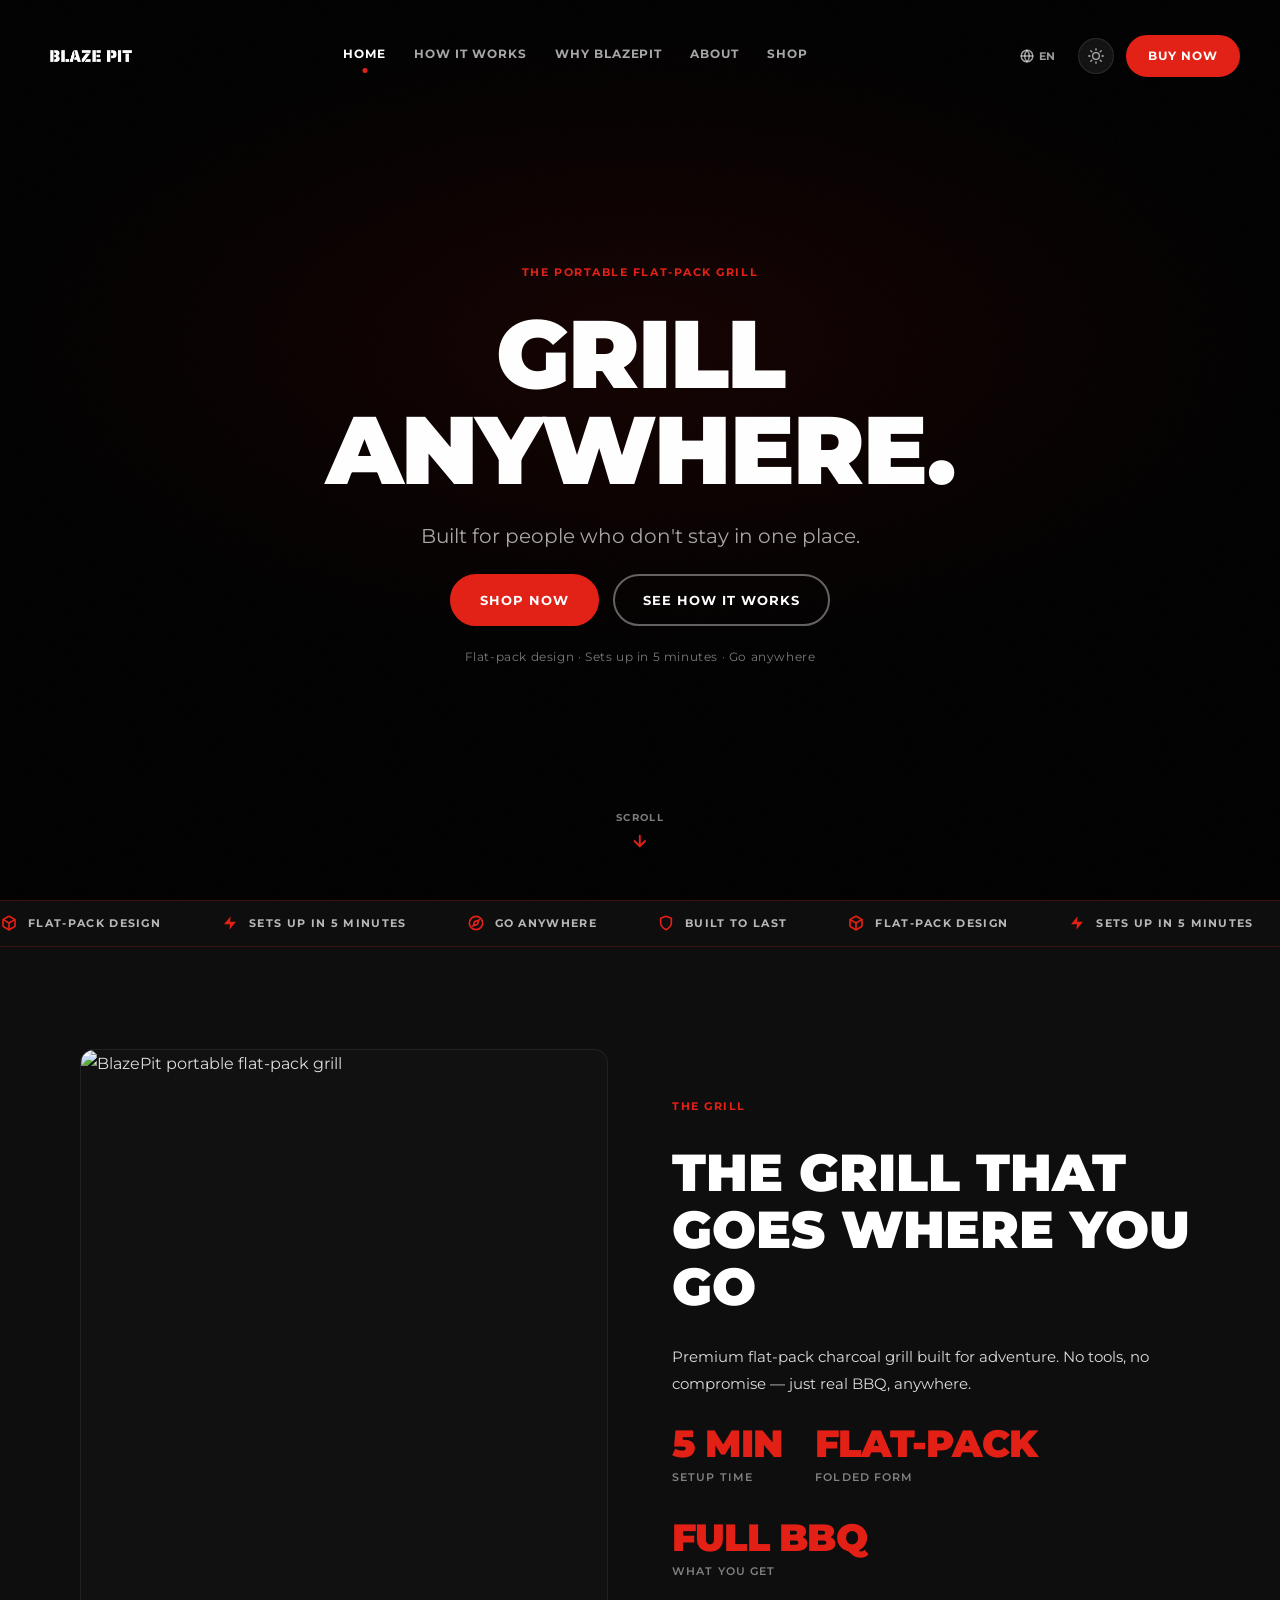
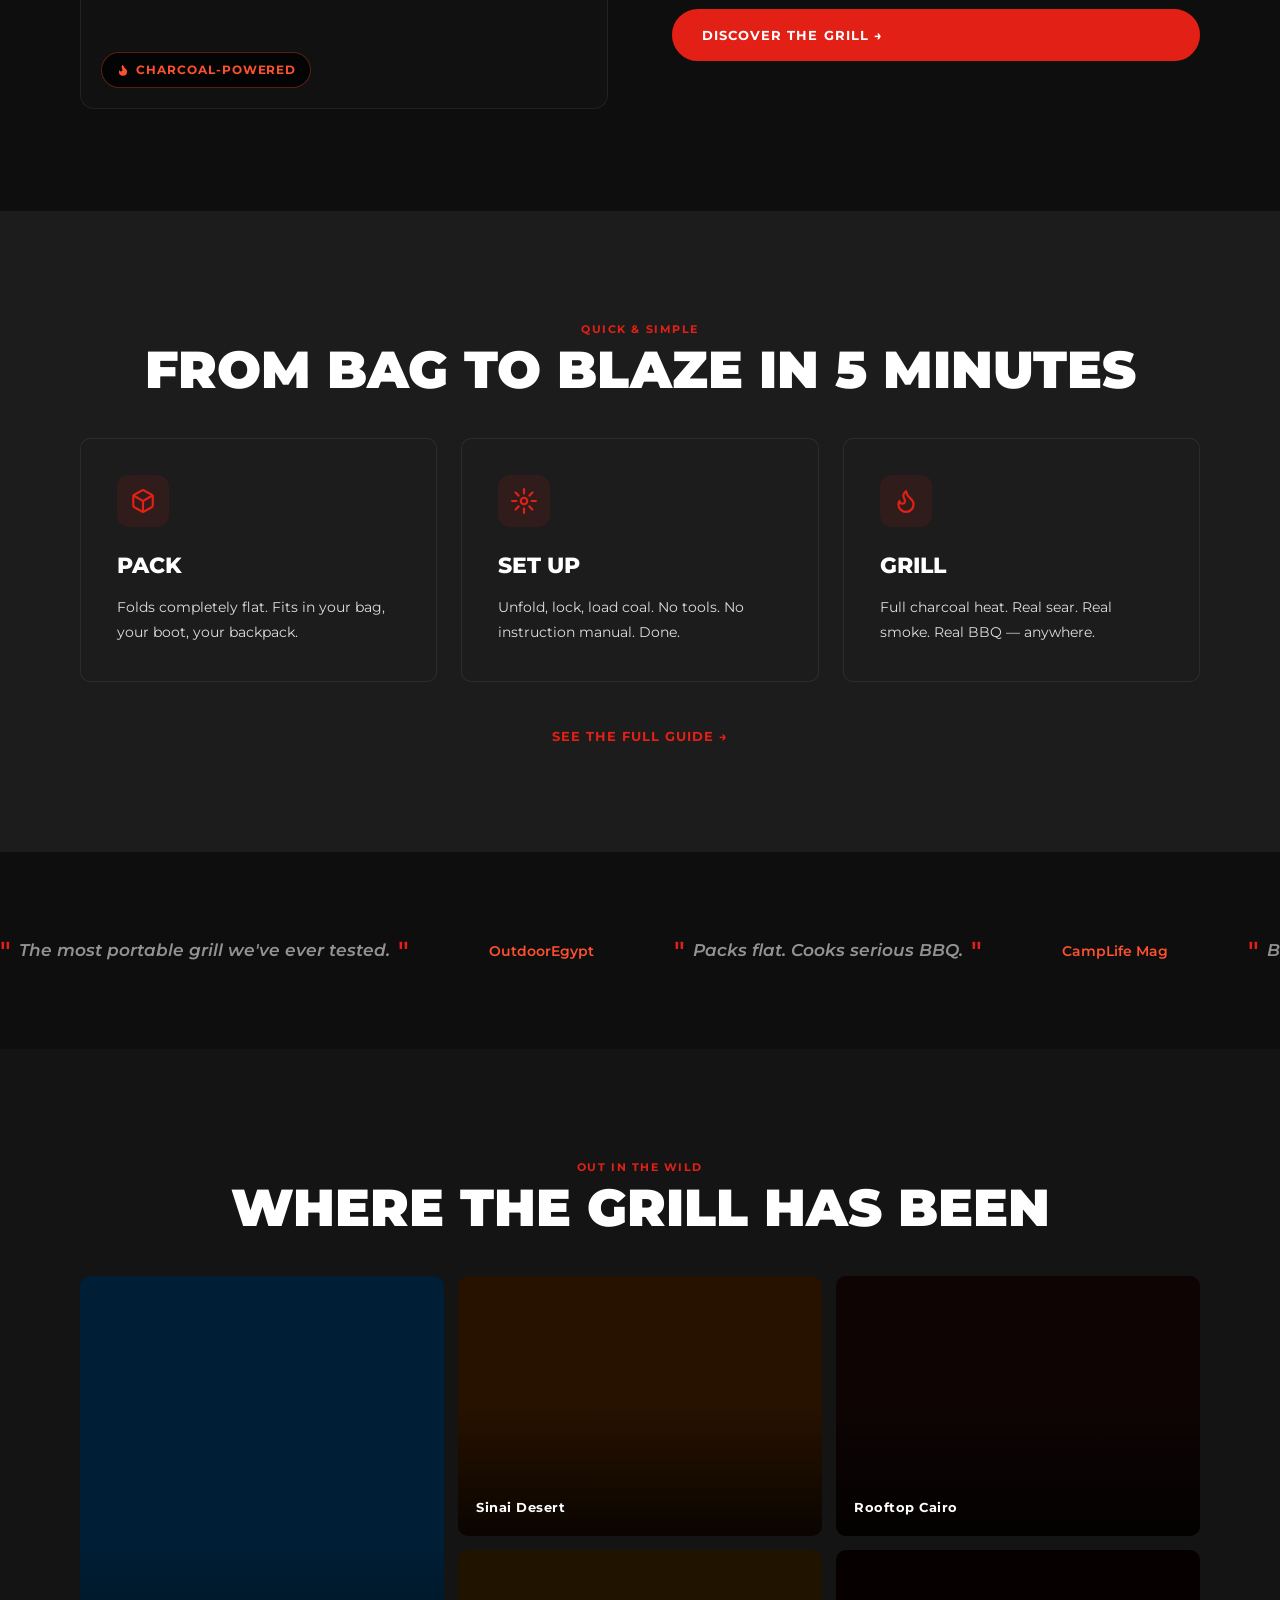
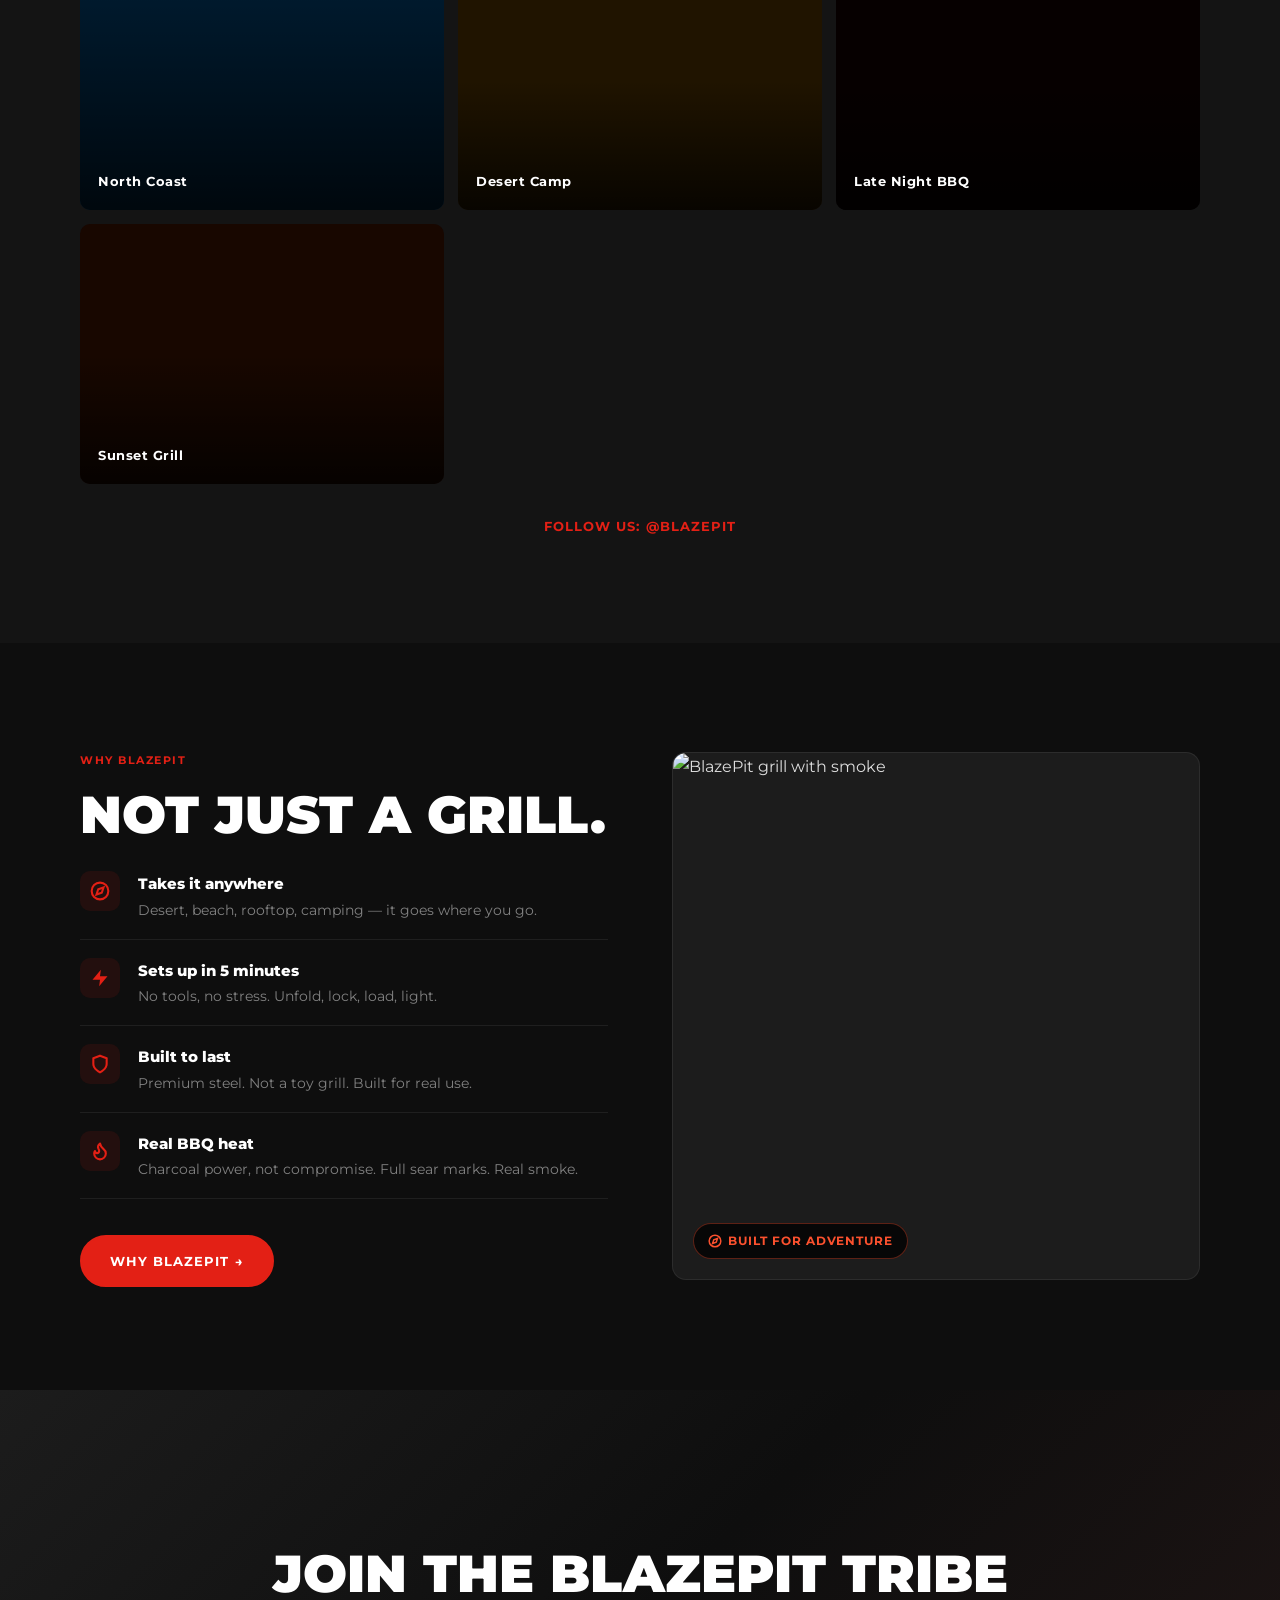
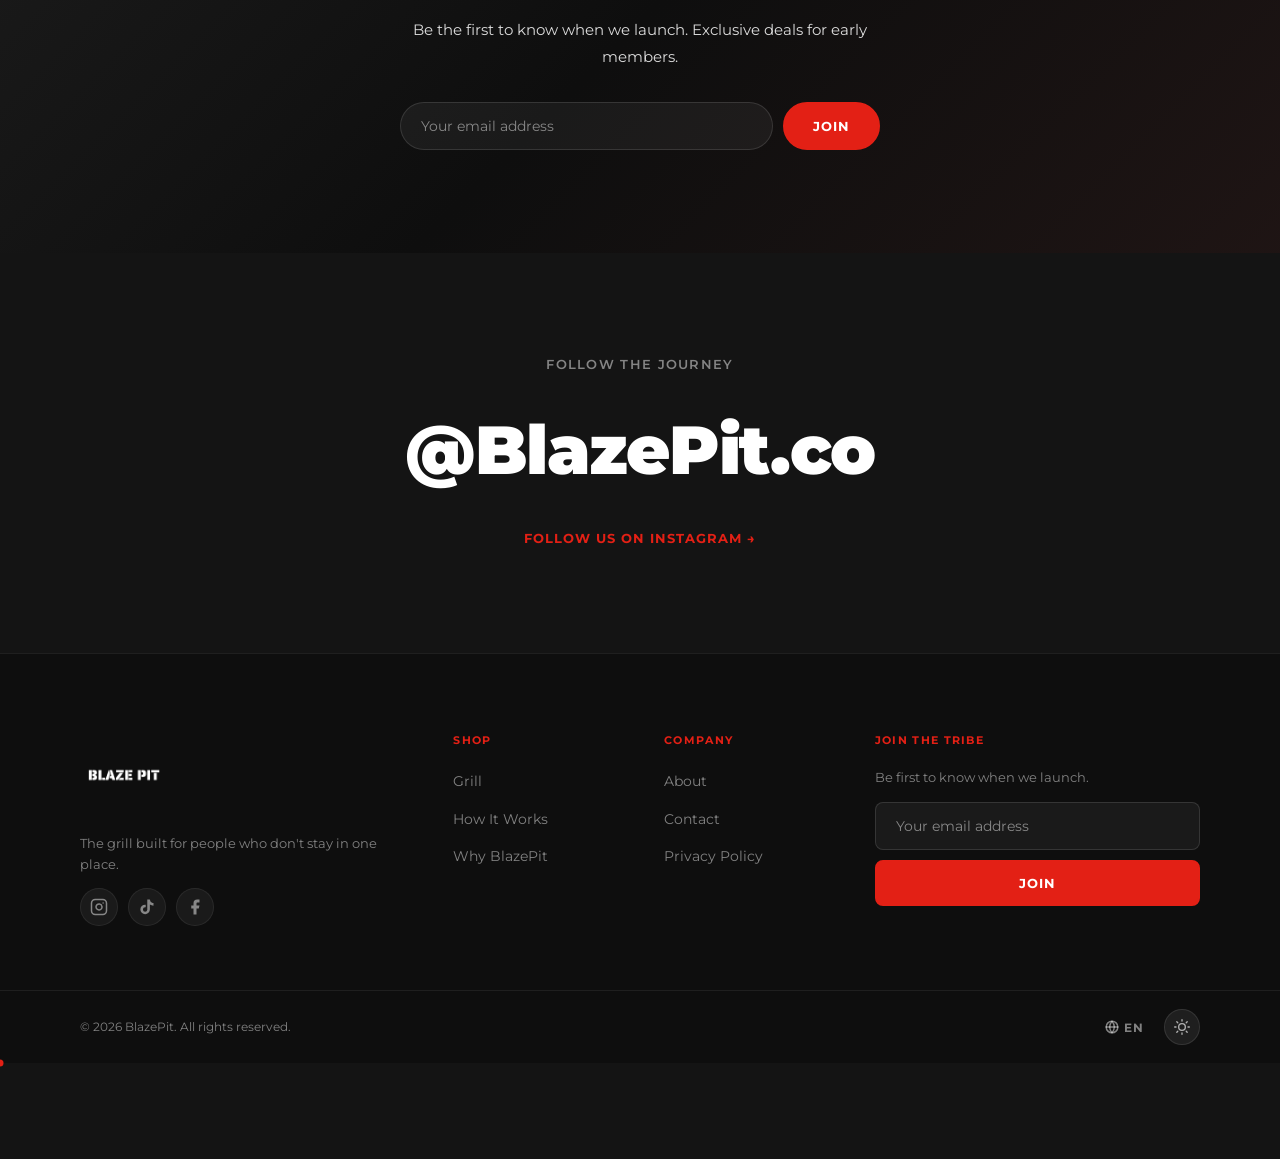
==== commit 0686c36f: "describe what changed" ====
--- a/index.html
+++ b/index.html
@@ -74,7 +74,11 @@
   </div>
 
   <!-- HERO -->
-  <section class="hero">
+  <section class="hero hero--video">
+    <video class="hero-bg-video" autoplay muted loop playsinline preload="auto" aria-hidden="true">
+      <source src="assets/hero-bg.mp4" type="video/mp4">
+    </video>
+    <div class="hero-bg-overlay" aria-hidden="true"></div>
     <canvas id="hero-particles" class="particles-canvas"></canvas>
     <div class="hero__content">
       <span class="label hero__label fade-up" data-i18n="hero_label">The Portable Flat-Pack Grill</span>
--- a/css/main.css
+++ b/css/main.css
@@ -25,7 +25,7 @@
 
   --font:      'Montserrat', sans-serif;
   --font-logo: 'Stardos Stencil', Impact, 'Arial Black', sans-serif;
-  --nav-height: 72px;
+  --nav-height: 112px;
   --radius:     10px;
   --container:  1200px;
 }
@@ -98,9 +98,21 @@
 /* ---------------------------------------------------------------- Logo ---- */
 .site-logo { display: flex; align-items: center; transition: opacity 0.2s; }
 .site-logo:hover { opacity: 0.82; }
-.nav-logo   { height: 64px; width: auto; display: block; object-fit: contain; }
-.footer-logo { height: 52px; width: auto; display: block; object-fit: contain; margin-bottom: 10px; }
-.shop-logo-img { height: 68px; width: auto; display: block; object-fit: contain; margin: 0 auto 16px; }
+.nav-logo   { height: 102px; width: auto; display: block; object-fit: contain; }
+.footer-logo { height: 88px; width: auto; display: block; object-fit: contain; margin-bottom: 14px; }
+.shop-logo-img { height: 124px; width: auto; display: block; object-fit: contain; margin: 0 auto 20px; }
+
+/* Tablet / mobile — keep logos prominent but a touch smaller */
+@media (max-width: 900px) {
+  :root { --nav-height: 96px; }
+  .nav-logo   { height: 86px; }
+}
+@media (max-width: 600px) {
+  :root { --nav-height: 80px; }
+  .nav-logo   { height: 72px; }
+  .footer-logo { height: 72px; }
+  .shop-logo-img { height: 96px; }
+}
 
 /* Dual-logo dark/light swap */
 .nav-logo--light,
@@ -526,7 +538,26 @@
   inset: 0;
   background: radial-gradient(ellipse 80% 55% at 50% 38%, rgba(227,32,21,0.09) 0%, transparent 68%);
   pointer-events: none;
-}
+  z-index: 1;
+}
+/* Video background — only in hero on home page */
+.hero-bg-video {
+  position: absolute;
+  inset: 0;
+  width: 100%;
+  height: 100%;
+  object-fit: cover;
+  z-index: 0;
+  pointer-events: none;
+}
+.hero-bg-overlay {
+  position: absolute;
+  inset: 0;
+  background: linear-gradient(180deg, rgba(0,0,0,0.55) 0%, rgba(0,0,0,0.62) 50%, rgba(0,0,0,0.78) 100%);
+  z-index: 0;
+  pointer-events: none;
+}
+.hero--video { background: #000; }
 .particles-canvas {
   position: absolute;
   inset: 0;
@@ -650,6 +681,14 @@
 
 /* ---------------------------------------------------------------- HOME — Instagram CTA ---- */
 .instagram-section { background: var(--bg); text-align: center; padding: clamp(64px,8vw,100px) 0; }
+.instagram-section .label,
+.social-section    .label {
+  display: block;
+  font-size: 15px;
+  letter-spacing: 0.22em;
+  margin: 0 auto 22px;
+  text-align: center;
+}
 .instagram-cta {
   font-size: clamp(28px,5.5vw,68px);
   font-weight: 900;
